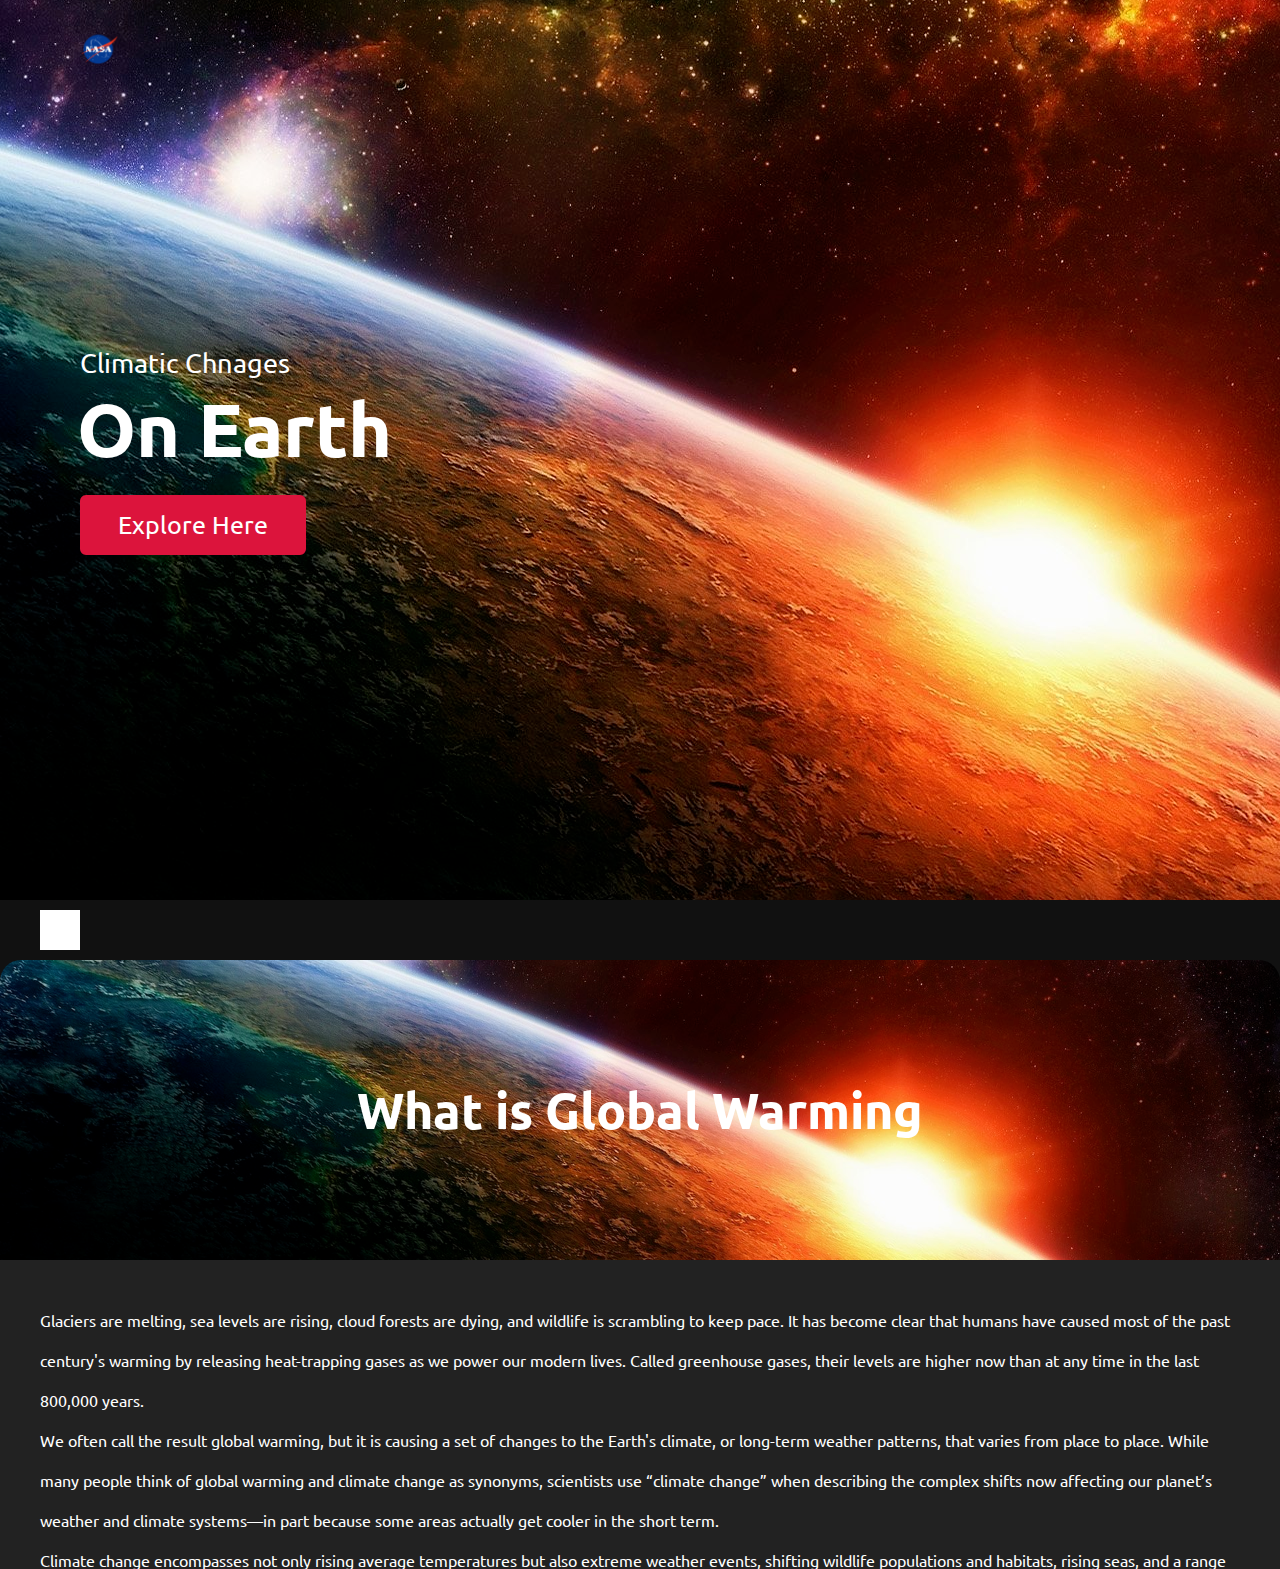
==== climatic_changes/index.html @ 6141818a "new" ====
<!DOCTYPE html>
<html lang="en">
    <head>
        <meta charset="UTF-8" />
        <meta name="viewport" content="width=device-width, initial-scale=1.0" />
        <title>NASA APP WEBSITE</title>
        <link rel="stylesheet" href="../style.css" />
        <!-- <script src="https://kit.fontawesome.com/a076d05399.js"></script>
    <script src="https://code.jquery.com/jquery-3.5.1.min.js"></script>
    <script src="https://cdnjs.cloudflare.com/ajax/libs/typed.js/2.0.11/typed.min.js"></script>
    <script src="https://cdnjs.cloudflare.com/ajax/libs/waypoints/4.0.1/jquery.waypoints.min.js"></script>
    <script src="https://cdnjs.cloudflare.com/ajax/libs/OwlCarousel2/2.3.4/owl.carousel.min.js"></script>
    <link rel="stylesheet" href="https://cdnjs.cloudflare.com/ajax/libs/OwlCarousel2/2.3.4/assets/owl.carousel.min.css"/> -->
        <script src="../js/a076d05399.js"></script>
        <script src="../js/jquery-3.5.1.min.js"></script>
        <script src="../js/typed.min.js"></script>
        <script src="../js/jquery.waypoints.min.js"></script>
        <script src="../js/owl.carousel.min.js"></script>
        <link rel="stylesheet" href="../js/owl.carousel.min.css" />
    </head>
    <body>
        <div class="scroll-up-btn">
            <i class="fas fa-angle-up"></i>
        </div>
        <nav class="navbar">
            <div class="max-width">
                <div class="logo">
                    <a href="#">
                        <div class="nasa-logo"></div>
                        <!-- NA<span>SA.</span> -->
                    </a>
                </div>
                <ul class="menu">
                    <!-- <li><a href="#home">Home</a></li>
                    <li><a href="#about">About</a></li>
                    <li><a href="#resources">Resource</a></li>
                    <li><a href="#history">History</a></li>
                    <li><a href="#teams">Teams</a></li>
                    <li><a href="#contact">Contact</a></li>
                    <li><a href="#partners">P target="_blank"artners</a></li> -->
                </ul>
                <div class="menu-btn">
                    <i class="fas fa-bars"></i>
                </div>
            </div>
        </nav>
        <!--home sction start--->
        <section class="home" id="home">
            <div class="max-width">
                <div class="home-content">
                    <div class="text-1">Climatic Chnages</div>
                    <div class="text-2">On Earth</div>
                    <!-- <div class="text-3">
                        And We Are <span class="typing"></span>
                    </div> -->
                    <a href="#resources">Explore Here</a>
                </div>
            </div>
        </section>
        <!-- resources section start -->
        <section class="resources" id="resources">
            <div class="max-width">
                <h2 class="title">Articles</h2>
                <div class="carousel owl-carousel res-content">
                    <div class="card">
                        <div class="box">
                            <i class="fas fa-globe-africa"></i>
                            <div class="text">Aerosols and Climate</div>
                            <p>
                                Aerosols refer to fine solid or liquid particles
                                suspended in the atmosphere, where they reside
                                typically for days to weeks before falling...
                            </p>
                        </div>
                    </div>
                    <div class="card">
                        <div class="box">
                            <i class="fas fa-cloud-sun-rain"></i>
                            <div class="text">
                                HOW CLIMATE CHANGE IS AFFECTING THE WILDFIRES
                                AROUND THE GLOBE
                            </div>
                            <p>
                                This year has seen unprecedented wildfires cause
                                havoc across the world. Australia recently
                                battled...
                            </p>
                        </div>
                    </div>
                    <div class="card">
                        <div class="box">
                            <i class="fas fa-robot"></i>
                            <div class="text">Losing the Ozone Layer</div>
                            <p>
                                Have you ever suffered from sunburn? This
                                burning of the skin is caused by ultraviolet
                                (UV) light from the Sun. Serious burning is not
                                only painful...
                            </p>
                        </div>
                    </div>
                    <div class="card">
                        <div class="box">
                            <i class="fas fa-robot"></i>
                            <div class="text">
                                NASA's EARTH CLIMATIC CONDITION
                            </div>
                            <p>
                                NASA conducts a program of breakthrough research
                                on climate science,..
                            </p>
                        </div>
                    </div>
                    <div class="card">
                        <div class="box">
                            <i class="fas fa-robot"></i>
                            <div class="text">NATURAL DISASTER</div>
                            <p>
                                WILDFIRES CAN BURN millions of acres of land at
                                shockingly fast speeds, consuming everything...
                            </p>
                        </div>
                    </div>
                    <div class="card">
                        <div class="box">
                            <i class="fas fa-robot"></i>
                            <div class="text">What is Global Warming</div>
                            <p>
                                Glaciers are melting, sea levels are
                                rising, cloud forests are dying, and wildlife is
                                scrambling to...
                            </p>
                        </div>
                    </div>
                </div>
            </div>
        </section>

        <div class="wrap_article aerosol">
            <div class="scroll-up-btn-a"></div>
            <div class="wrapbody">
                <div class="close_article"></div>
            </div>
            <div class="article">
                <div class="articleheader">
                    <div class="header_bg aerosol_bg"></div>
                    <div class="heading">Aerosols and Climate</div>
                </div>
                <div class="articlebody">
                    <p>
                        Aerosols refer to fine solid or liquid particles
                        suspended in the atmosphere, where they reside typically
                        for days to weeks before falling to the ground or being
                        washed out by rain or snow. They arise both from human
                        activities involving burning of fossil fuels, biofuels
                        and veg and from natural sources (such as desert dust,
                        sea spray and volcanic eruptions). Aerosol particles are
                        tiny, but numerous, and often comprise of a number of
                        inorganic and organic substances. Visible forms of
                        atmospheric aerosol plumes include smoke, smog, haze and
                        dust.
                    </p>
                    <br />
                    <h2>How do aerosols affect climate?</h2>
                    <p>
                        Aerosols can influence the Earth’s climate in two ways.
                        When the sky is clear (devoid of clouds), aerosols can
                        reflect incoming sunlight back to outer space – the
                        direct effect. This blocks part of the energy that would
                        have reached the surface, thus having a cool effect on
                        the climate. Absorbing aerosols, black carbon in
                        particular, can trap solar energy within the atmosphere.
                        Although absorption, like reflection, tends to reduce
                        sunlight at the ground level, the enhanced atmospheric
                        heating eventually warms up the surface, and counteracts
                        the cooling caused by reflection.
                    </p>
                    <p>
                        As illustrated vividly by “ship tracks”, cloud
                        reflectance or albedo goes up with the number of aerosol
                        particles that provide nucleating sites for forming
                        cloud droplets. The resulting brightening of clouds
                        renders them more potent at shielding the surface from
                        sunlight, causing the first indirect effect (or cloud
                        albedo effect). More aerosols may also enable clouds to
                        last longer by suppressing rainfall – the second
                        indirect effect (or cloud lifetime effect).
                    </p>
                    <p>
                        Despite many years of active research, aerosols are
                        still the least certain of all known climate forcings.
                        This seriously hinders our ability to separate the roles
                        of aerosols and greenhouse gases in driving the past
                        climate change, thereby precluding one from reliably
                        projecting the future climate.
                    </p>
                    <br />
                    <h2>GFDL Research</h2>
                    <p>
                        Scientists at GFDL tackle the problem, by creatively
                        bridging the several-orders-of-magnitude gaps in
                        temporal and spatial scales between aerosol/cloud
                        microphysics and climate models, We design and implement
                        first principles-based parameterizations of the
                        microphysical processes central to simulating the
                        aerosol-cloud-radiation interactions (e.g., cloud
                        droplet activation and meteorological evolution,
                        internal mixing of absorbing and non-absorbing aerosol
                        species, and hygroscopic growth of water-soluble
                        aerosols) in order to improve their model
                        representation. The enhanced model physics allows one to
                        simulate the climate impacts of aerosols and clouds with
                        unprecedented realism.
                    </p>
                </div>
            </div>
        </div>
        <div class="wrap_article how">
            <div class="scroll-up-btn-a"></div>
            <div class="wrapbody">
                <div class="close_article"></div>
            </div>
            <div class="article">
                <div class="articleheader">
                    <div class="header_bg how_bg"></div>
                    <div class="heading">
                        HOW CLIMATE CHANGE IS AFFECTING THE WILDFIRES AROUND THE
                        GLOBE
                    </div>
                </div>
                <div class="articlebody">
                    <p>
                        This year has seen unprecedented wildfires cause havoc
                        across the world. Australia recently battled its largest
                        bushfire on record, while parts of the Arctic,
                        the Amazon and central Asia have also experienced
                        unusually severe blazes.
                    </p>
                    <p>
                        It follows on from “the year rainforests burned” in
                        2019. Last year saw the Amazon face its third-largest
                        fire on record, while intense blazes also raged
                        in Indonesia, North America and Siberia, among other
                        regions.
                    </p>
                    <p>
                        A rapid analysis released this year found that climate
                        change made the conditions for Australia’s unprecedented
                        2019-20 bushfires at least 30% more likely.
                        Further analysis – visualised below in an interactive
                        map – has shown that, globally, climate change is
                        driving an increase in the weather conditions that can
                        stoke wildfires.
                    </p>
                    <p>
                        But despite a growing field of evidence suggesting that
                        climate change is making the conditions for fire more
                        likely, research finds that the total area burned by
                        wildfires each year decreased by up to a quarter in the
                        past two decades.
                    </p>
                    <p>
                        Understanding this paradox requires scientists to assess
                        a vast range of influential factors, including climate
                        change, human land-use and political and social
                        motivations.
                    </p>
                    <p>
                        In this explainer, Carbon Brief examines how wildfires
                        around the world are changing, the influence of global
                        warming and how risks might multiply in the future.
                    </p>
                    <br />
                    <h2>When and where are most of the world’s wildfires?</h2>
                    <p>
                        At any given time, some part of the world is on fire.
                        The map below, from the Global Forest Watch, shows where
                        in the world has had a fire in the past 24 hours.
                    </p>
                    <p>
                        A <u>“wildfire”</u> can be defined as any type of
                        uncontrolled fire that is spreading across wildland,
                        including pastureland, forests, grasslands and
                        peatlands. (Sometimes, fires are started intentionally
                        and in a controlled manner, including during “<u
                            >prescribed burning</u
                        >”.)
                    </p>
                    <p>
                        Globally, wildfires have many impacts on humans,
                        wildlife and the economy. Wildfires are a major
                        driver of greenhouse gas emissions and are also
                        responsible for 5-8% of the 3.3 million annual premature
                        deaths from poor air quality, research suggests.
                    </p>
                    <p>
                        Some wildfires are started naturally, chiefly by
                        lightning. The rest are started by humans, either
                        accidentally or by arson.
                    </p>
                    <p>
                        Across the world, it is estimated that just 4% of fires
                        start naturally. However, the proportion of
                        human-started versus lightning-started fires varies
                        widely from region to region. For example, in the
                        US, 84% of fires are started by humans. However, in
                        Canada, the majority (55%) of wildfires are started by
                        lightning.
                    </p>
                    <p>
                        Many regions experience distinct wildfire seasons,
                        driven by rainy and dry periods and human practices,
                        such as agricultural burning. However, other regions
                        have a risk of fire year-round.
                    </p>
                    <p>
                        The animation below, which uses data from NASA’s
                        moderate resolution imaging spectroradiometer (MODIS),
                        shows where in the world wildfires occurred in each
                        month of 2019. 
                    </p>
                    <p>
                        The red, orange and yellow pixels on the maps show the
                        locations where the satellite detected actively burning
                        fires.
                    </p>
                    <p>
                        The colours represent a count of the number of fires
                        observed within a 1,000-sq-km area. White pixels show as
                        many as 30 fires in a 1,000-sq-km area per day. Orange
                        pixels show as many as 10 fires, while red areas show as
                        few as 1 fire in a day.
                    </p>
                    <p>
                        North America, the Amazon, southern Africa and parts of
                        Australia tend to see an uptick in fires from around
                        August to late November. These months coincide with the
                        height of the dry season in southern Africa and the
                        Amazon.q
                    </p>
                    <p>
                        By contrast, central Africa and parts of southeast Asia
                        see most of their fires in December through to March.
                        This coincides with the peak of the dry season in
                        Africa’s Sahel region, which is north of the equator.
                    </p>
                    <p>
                        The year 2019 saw several large and – in some cases –
                        unprecedented wildfires.
                    </p>
                    <p>
                        The UK had a record-breaking year in terms of total area
                        burned by fire, with most its fires occurring in
                        February to April. In June to July, more than 100
                        intense fires broke out across the Arctic Circle, mostly
                        in Alaska and Siberia. August saw the Amazon battle its
                        third-largest fires on record, while September saw large
                        fires in North America and Indonesia. Towards the end of
                        the year, Australia began to face its largest bushfires
                        on record.
                    </p>
                    <p>
                        Australia’s unprecedented fire season continued into
                        2020, coming to a close at the end of March. The spring
                        saw the return of fires to rural parts of the UK –
                        likely boosted by an unusually hot winter, which left
                        vegetation dry. The end of March also saw large fires
                        break out in southwestern China, which killed at
                        least 19 people and forced almost 25,000 more to
                        evacuate.
                    </p>
                    <p>
                        From March to July this year, unprecedented heat in the
                        Arctic fanned large “zombie fires” in Siberia. The fires
                        ripped across vast stretches of permafrost, threatening
                        the release of millions of tonnes of long-held carbon.
                    </p>
                    <p>
                        Fires in the Amazon remained unusually severe in July
                        and hit a new high in August. In
                        September, Unearthed reported that fires in Brazil’s
                        Pantanal, the world’s largest wetland, had reached their
                        highest level since records began in 1998.
                    </p>
                    <p>
                        At the same time, the western US entered into a
                        record-breaking fire season. Since September, fires
                        in California have been at their highest level on record
                        – and the entire west coast is currently on track to see
                        more land burned by fire in 2020 than in any other year
                        since modern records began in the 1980s.
                    </p>
                    <p>
                        The gif below shows the cumulative area burned by fires
                        across the west coast from 2000 to 2020. On the map, new
                        area burned in each consecutive year is shown in red.
                    </p>
                    <p>
                        The US fires have killed at least 30 people and left
                        millions suffering from unsafe air pollution from smoke
                        across the west coast. The fires have also wiped out
                        populations of endangered species, including half of
                        Washington’s pygmy rabbit population, according to
                        the New York Times.
                    </p>
                    <p>
                        Though fires happen all over the world, the largest and
                        fastest-spreading fires mostly occur in sparsely
                        populated grasslands in Australia, Africa and central
                        Asia, according to NASA’s fire datasets.
                    </p>
                    <p>
                        The map below, put together by NASA, shows the average
                        size of fires across the world from 2003-16. On the map,
                        dark red spots indicate large fires.
                    </p>
                    <br />
                    <h2>How is climate change affecting wildfire risk?</h2>
                    <p>
                        There are several ways in which climate change can raise
                        the risk of wildfires – and the importance of each of
                        these factors varies from region to region, says Dr
                        Cristina Santin, a wildfires researcher from Swansea
                        University.
                    </p>
                    <p>
                        However, in general, one of the most important ways that
                        climate change can increase the risk of severe fires is
                        by causing vegetation to dry out, she says.
                    </p>
                    <p>
                        When temperatures are warmer than average, rates of
                        evaporation increase, causing moisture to be drawn out
                        from plants on the land. This drying can create
                        “tinderbox conditions” – meaning that, if a fire is
                        sparked, it can spread very quickly over large areas. 
                    </p>
                    <p>
                        Research led by Kirchmeier-Young found that Canada’s
                        2017 fire season, which saw a record 1.2m hectares of
                        land burned, was driven by “extreme warm and dry
                        conditions” heightened by climate change. The study
                        estimated that the total area burned across the season
                        was made seven to 11 times larger by climate change.
                    </p>
                    <p>
                        Further south, in California, a research paper published
                        in 2020 found that the number of autumn days with
                        weather suitable for wildfires has doubled since the
                        1980s as a result of climate change.
                    </p>
                    <p>
                        This year, Science Brief – a UK-based web platform run
                        by a team of scientists – released a review of 73
                        scientific studies finding that climate change is
                        increasing the risk of wildfires at a global level. 
                    </p>
                    <p>
                        For the review, the scientists analysed all research
                        papers published since 2013 that investigate the link
                        between climate change and wildfires, either in a
                        certain region or from a global perspective.
                    </p>
                    <p>
                        The researchers assessed how each study compared to the
                        statement: “Climate change increases the risk of
                        wildfires”. 
                    </p>
                    <p>
                        Carbon Brief’s interactive map below includes each of
                        the 73 studies, which are displayed according to what
                        part of the world they focus on.
                    </p>
                    <p>
                        Studies that fully support the statement that climate
                        change increases wildfire risk are represented with a
                        dark red icon, studies that mostly support the statement
                        are represented in dark orange and studies that inform
                        the statement but do not fully support it are
                        represented in light orange.
                    </p>
                    <br />
                    <h2>Are wildfires increasing across the globe?</h2>
                    <p>
                        With climate change raising the risk of hot and dry
                        weather in many parts of the world, it may seem prudent
                        to assume that the global area burned by wildfires each
                        year is increasing.
                    </p>
                    <p>
                        However, several research papers looking into wildfires
                        at a global level have come to the opposite conclusion.
                        A paper published in the journal Science found that,
                        globally, the area burned by wildfires decreased by 25%
                        between 2003 and 2015.
                    </p>
                    <p>
                        There are several reasons why global burnt area could be
                        decreasing at a global level despite the effect of
                        warming, explains Santin, who co-authored a research
                        paper looking into this paradox in 2016. In northern
                        Australia, firefighters use “prescribed burning” – a
                        technique pioneered by indigenous communities involving
                        the burning of small patches of grassland early on in
                        the dry season. This creates “fire breaks” in the
                        landscape, which can prevent fires from quickly
                        spreading over large areas of wildland.
                    </p>
                    <br />
                    <h2>How will wildfires change in the future?</h2>
                    <p>
                        Climate change will continue to drive temperature
                        rise and more unpredictable rainfall in many parts of
                        the world, meaning that the number of days with “fire
                        weather” – conditions in which fires are likely to burn
                        – is expected to increase in coming decades, says
                        Kirchmeier-Young:
                    </p>
                    <p>
                        <i>
                            “As we continue to see increasing temperatures, we
                            will continue to see an increase in the likelihood
                            of wildfires. So, more days with increased fire
                            risk, longer fire seasons.”
                        </i>
                    </p>
                    <p>
                        A study covered by Carbon Brief found that, by the
                        middle of the century, there could be a 35% increase in
                        the days with a high danger of fire across the world, on
                        average – if little action is taken to tackle climate
                        change.
                    </p>
                    <p>
                        The regions likely to see the highest increase in days
                        with extreme fire weather in this very high emissions
                        scenario (“RCP8.5”) include the western US, southeastern
                        Australia, the Mediterranean and southern Africa,
                        according to the study.
                    </p>
                    <p>
                        For example, a study published in 2020 found that, in
                        California, “climate change will further amplify the
                        number of days with extreme fire weather by the end of
                        this century”. However if efforts are taken to limit
                        global warming to below 2C, which is the goal of
                        the Paris Agreement, this “would substantially curb that
                        increase”, the authors say.
                    </p>
                    <p>
                        In the Mediterranean, limiting global warming to 1.5C,
                        which is the aspirational target of the Paris Agreement,
                        could halve the total area burned by wildfires in the
                        summer, when compared to a scenario where warming
                        reaches 3C, according to a second study.
                    </p>
                    <p>
                        In Australia, days with fire weather akin to that seen
                        during the 2019-2020 bushfires could become at least
                        four times more likely under 2C of global warming,
                        according to Otto’s recent analysis.
                    </p>
                    <p>
                        A landmark special report in 2018 from the
                        Intergovernmental Panel on Climate Change
                        (IPCC) concluded (pdf) that limiting global warming to
                        1.5C rather 2C would “reduce” the average wildfire risk
                        worldwide.
                    </p>
                    <p>
                        Indeed, a research paper published in 2016 found that,
                        globally, human efforts could suppress wildfire
                        increases in the near future, but that these efforts may
                        become ineffective later on in the century. The authors
                        write:
                    </p>
                    <p>
                        <i>
                            “For future scenarios, global burnt area will
                            continue to decline under a moderate emissions
                            scenario…but start to increase again from around
                            mid-century under high greenhouse gas emissions.”
                        </i>
                    </p>
                </div>
            </div>
        </div>
        <div class="wrap_article ozone">
            <div class="scroll-up-btn-a"></div>
            <div class="wrapbody">
                <div class="close_article"></div>
            </div>
            <div class="article">
                <div class="articleheader">
                    <div class="header_bg ozone_bg"></div>
                    <div class="heading">Losing the Ozone Layer</div>
                </div>
                <div class="articlebody">
                    <p>
                        Have you ever suffered from sunburn? This burning of the
                        skin is caused by ultraviolet (UV) light from the Sun.
                        Serious burning is not only painful, but it may cause
                        skin cancer.
                    </p>
                    <p>
                        Fortunately, almost all of the harmful UV radiation is
                        absorbed by a layer of ozone gas 20 – 50 km above the
                        Earth. However, ozone is a form of oxygen that can be
                        destroyed easily by certain man-made chemicals.
                    </p>
                    <p>
                        In 1987, the leading industrial countries agreed to
                        phase out these chemicals. Even so, satellites have
                        shown that thinning of the ozone layer has continued
                        over Antarctica. The ozone hole reached a record size in
                        2000, when it covered nearly 30 million sq. km, roughly
                        the size of the North American continent. In 2006, an
                        even greater amount of ozone was lost from the
                        atmosphere, even though the hole was slightly smaller.
                    </p>
                    <p>
                        Smaller ozone holes have also appeared over the Arctic.
                        These holes allow more UV light to reach densely
                        populated areas of Europe.
                    </p>
                    <p>
                        ESA satellites such as MetOp and Envisat play a key role
                        in ozone hole studies. They enable scientists to monitor
                        the size of the hole and learn more about what causes it
                        to grow or shrink.
                    </p>
                    <p>
                        Europe’s first polar orbiting weather satellite,
                        MetOp-A, carries an advanced ozone-monitoring
                        instrument. Envisat carries three instruments that can
                        study ozone and the pollutants that attack it in the
                        upper atmosphere.
                    </p>
                </div>
            </div>
        </div>
        <div class="wrap_article condition">
            <div class="scroll-up-btn-a"></div>
            <div class="wrapbody">
                <div class="close_article"></div>
            </div>
            <div class="article">
                <div class="articleheader">
                    <div class="header_bg condition_bg"></div>
                    <div class="heading">NASA's EARTH CLIMATIC CONDITION</div>
                </div>
                <div class="articlebody">
                    <p>
                        NASA conducts a program of breakthrough research on
                        climate science, enhancing the ability of the
                        international scientific community to advance global
                        integrated Earth system science using space-based
                        observations.
                    </p>
                    <p>
                        The agency's research encompasses solar activity, sea
                        level rise, the temperature of the atmosphere and the
                        oceans, the state of the ozone layer, air pollution, and
                        changes in sea ice and land ice. NASA scientists
                        regularly appear in the mainstream press as climate
                        experts. So how did the space agency end up taking such
                        a big role in climate science?
                    </p>
                    <p>
                        When NASA was first created by the National Aeronautics
                        and Space Act of 1958, it was given the role of
                        developing technology for “space observations,” but it
                        wasn’t given a role in Earth science. The agency’s
                        leaders embedded the technology effort in an Earth
                        Observations program centered at the new Goddard Space
                        Flight Center in Greenbelt, Maryland, in the U.S.. It
                        was an “Applications” program, in NASA-speak. Other
                        agencies of the federal government were responsible for
                        carrying out Earth science research: the Weather Bureau
                        (now the National Oceanic and Atmospheric Administration
                        or NOAA) and the U.S. Geological Survey (USGS). The
                        Applications program signed cooperative agreements with
                        these other agencies that obligated NASA to develop
                        observational technology while NOAA and the USGS carried
                        out the scientific research. The Nimbus series of
                        experimental weather satellites and the Landsat series
                        of land resources satellites were the result of the
                        Applications program.
                    </p>
                    <p>
                        This Applications model of cross-agency research failed
                        during the 1970s, though, due to the bad economy and an
                        extended period of high inflation. Congress responded by
                        cutting the budgets of all three agencies, leaving NOAA
                        and the USGS unable to fund their part of the
                        arrangement and putting pressure on NASA, too. At the
                        same time, congressional leaders wanted to see NASA
                        doing more research toward “national needs.” These needs
                        included things like energy efficiency, pollution, ozone
                        depletion and climate change. In 1976, Congress revised
                        the Space Act to give NASA authority to carry out
                        stratospheric ozone research, formalizing the agency’s
                        movement into the Earth sciences.
                    </p>
                    <p>
                        NASA’s planetary program had a lot to do with scientific
                        and congressional interest in expanding the agency’s
                        role in Earth science. The Jet Propulsion Laboratory,
                        NASA's lead center for planetary science, sent Mariner
                        series probes to Venus and Mars. Astronomers considered
                        these to be the "Earth-like" planets in the solar
                        system, most likely to have surface conditions able to
                        support life.
                    </p>
                    <p>
                        But that's not what they found. Venus had been roasted
                        by a super-charged greenhouse effect. In contrast to
                        Earth, Venus had about 300 times more carbon dioxide in
                        its atmosphere, no significant water vapor and a surface
                        temperature hotter than molten lead. Mars, on the other
                        hand, had an atmospheric pressure about 1 percent of
                        that of planet Earth and temperatures far below
                        freezing. Pictures showed no surface water - it would
                        have been frozen anyway - but they also seemed to show
                        that it once had liquid water.
                    </p>
                    <p>
                        These discoveries left planetary scientists with
                        unanswered questions. How did Earth, Venus and Mars wind
                        up so radically different from similar origins? How
                        could Mars have once been warm enough to be wet, but be
                        frozen solid now? These questions revolve around climate
                        and the intersection of climate, atmospheric chemistry
                        and, on Earth, life.
                    </p>
                    <br />
                    <h2>The Earth Observing System era</h2>
                    <p>
                        Fast forward to 2007, and NASA had 17 space missions
                        collecting climate data. Today, it runs programs to
                        obtain and convert data from Defense Department and NOAA
                        satellites as well as from certain European, Japanese
                        and Russian satellites. NASA also sponsors field
                        experiments to provide "ground truth" data to check
                        space instrument performance and to develop new
                        measurement techniques.
                    </p>
                    <p>
                        Instruments on NASA’s Terra and Aqua satellites have
                        provided the first global measurements of aerosols in
                        our atmosphere, which come from natural sources such as
                        volcanoes, dust storms and man-made sources such as the
                        burning of fossil fuels. Other instruments onboard the
                        Aura satellite study the processes that regulate the
                        abundance of ozone in the atmosphere. Data from the
                        GRACE and ICESat missions and from spaceborne radar show
                        unexpectedly rapid changes in the Earth's great ice
                        sheets, while the Jason-3, OSTM/Jason-2 and Jason-1
                        missions have recorded a sea level rise of an average of
                        3 inches since 1992. NASA’s Earth Observing System’s
                        weather instruments have demonstrated significant
                        improvements in global forecast skill.
                    </p>
                    <p>
                        These capabilities -- nearly 30 years of satellite-based
                        solar and atmospheric temperature data -- helped the
                        Intergovernmental Panel on Climate Change come to the
                        conclusion in 2007 that "Most of the observed increase
                        in global average temperatures since the mid-20th
                        century is very likely due to the observed increase in
                        anthropogenic greenhouse gas concentrations." But
                        there's still a lot to learn about what the consequences
                        will be. How much warmer will it get? How will sea level
                        rise progress? NASA scientists and engineers will help
                        answer these and other critical questions in the future.
                    </p>
                </div>
            </div>
        </div>
        <div class="wrap_article disaster">
            <div class="scroll-up-btn-a"></div>
            <div class="wrapbody">
                <div class="close_article"></div>
            </div>
            <div class="article">
                <div class="articleheader">
                    <div class="header_bg disaster_bg"></div>
                    <div class="heading">NATURAL DISASTER</div>
                </div>
                <div class="articlebody">
                    <h2>WILDFIRES</h2>
                    <p>
                        WILDFIRES CAN BURN millions of acres of land at
                        shockingly fast speeds, consuming everything in their
                        paths. These rolling flames travel up to 14 miles an
                        hour, which converts to about a four-minute-mile pace,
                        and can overtake the average human in minutes.
                    </p>
                    <p>
                        Though they are classified by the Environmental
                        Protection Agency as natural disasters, only 10 to 15
                        percent of wildfires occur on their own in nature. The
                        other 85 to 90 percent result from human causes,
                        including unattended camp and debris fires, discarded
                        cigarettes, and arson.
                    </p>
                    <p>
                        Naturally occurring wildfires can spark during dry
                        weather and droughts. In these conditions, normally
                        green vegetation can convert into bone-dry, flammable
                        fuel; strong winds spread fire quickly; and warm
                        temperatures encourage combustion. With these
                        ingredients, the only thing missing is a spark—in the
                        form of lightning, arson, a downed power line, or a
                        burning campfire or cigarette—to wreak havoc.
                    </p>
                    <p>
                        Wildfires occur when vegetated areas are set alight and
                        are particularly common during hot and dry periods. They
                        can occur in forests, grasslands, brush and deserts, and
                        with sufficient wind can rapidly spread. Unchecked, such
                        fires can cause devastation to forests and other areas
                        of vegetation. If fires approach or occur near towns or
                        cities it often prompts a precautionary evacuation, as
                        the direction fires may take are unpredictable.
                    </p>
                    <p>
                        A side-effect of wildfires that also threatens inhabited
                        areas is smoke. Fires create large quantities of smoke,
                        which can be spread far by wind and poses a respiratory
                        hazard.
                    </p>
                    <p>
                        Satellites can be used to map the extent of a fire by
                        observing the smoke plumes and identifying burn scars.
                        Thermal infrared sensors can detect heat, thereby
                        pinpointing the exact locations of fires and data
                        acquired through the Charter may be passed on to
                        firefighters on the ground within a matter of hours,
                        providing helpful assistance for their efforts in
                        locating and combating fires.
                    </p>
                    <p>
                        Unchecked, such fires can cause devastation to forests
                        and other areas of vegetation. If fires approach or
                        occur near towns or cities it often prompts a
                        precautionary evacuation, as the direction fires may
                        take are unpredictable.
                    </p>
                    <p>
                        The most common causes of fires are lightning strikes,
                        sparks during arid conditions, the eruption of
                        volcanoes, and man-made fires arising from deliberate
                        arson or accidents.
                    </p>
                    <p>
                        A side-effect of wildfires that also threatens inhabited
                        areas is smoke. Fires create large quantities of smoke,
                        which can be spread far by wind and poses a respiratory
                        hazard.
                    </p>
                    <br />
                    <h2>TSUNAMIS</h2>
                    <p>
                        A tsunami is a series of ocean waves that sends surges
                        of water, sometimes reaching heights of over 100 feet
                        (30.5 meters), onto land. These walls of water can cause
                        widespread destruction when they crash ashore.
                    </p>
                    <p>
                        These awe-inspiring waves are typically caused by large,
                        undersea earthquakes at tectonic plate boundaries. When
                        the ocean floor at a plate boundary rises or falls
                        suddenly, it displaces the water above it and launches
                        the rolling waves that will become a tsunami.
                    </p>
                    <p>
                        Most tsunamis–about 80 percent–happen within the Pacific
                        Ocean’s “Ring of Fire,” a geologically active area where
                        tectonic shifts make volcanoes and earthquakes common.
                    </p>
                    <p>
                        Tsunamis may also be caused by underwater landslides or
                        volcanic eruptions. They may even be launched, as they
                        frequently were in Earth’s ancient past, by the impact
                        of a large meteorite plunging into an ocean.
                    </p>
                    <p>
                        A tsunami’s trough, the low point beneath the wave’s
                        crest, often reaches shore first. When it does, it
                        produces a vacuum effect that sucks coastal water
                        seaward and exposes harbor and sea floors. This
                        retreating of sea water is an important warning sign of
                        a tsunami, because the wave’s crest and its enormous
                        volume of water typically hit shore five minutes or so
                        later. Recognizing this phenomenon can save lives.
                    </p>
                    <p>
                        A tsunami is usually composed of a series of waves,
                        called a wave train, so its destructive force may be
                        compounded as successive waves reach shore. People
                        experiencing a tsunami should remember that the danger
                        may not have passed with the first wave and should await
                        official word that it is safe to return to vulnerable
                        locations.
                    </p>
                    <p>
                        The best defense against any tsunami is early warning
                        that allows people to seek higher ground. The Pacific
                        Tsunami Warning System, a coalition of 26 nations
                        headquartered in Hawaii, maintains a web of seismic
                        equipment and water level gauges to identify tsunamis at
                        sea. Similar systems are proposed to protect coastal
                        areas worldwide.
                    </p>
                    <br />
                    <h2>Tornadoes</h2>
                    <p>
                        Tornadoes are vertical funnels of rapidly spinning air.
                        Their winds may top 250 miles an hour and can clear a
                        pathway a mile wide and 50 miles long. Also known as
                        twisters, tornadoes are born in thunderstorms and are
                        often accompanied by hail. Giant, persistent
                        thunderstorms called supercells spawn the most
                        destructive tornadoes.
                    </p>
                    <p>
                        A tornado is a violently rotating column of air that
                        extends from a thunderstorm to the ground. It's often
                        portended by a dark, greenish sky. Black storm clouds
                        gather. Baseball-size hail may fall. A funnel suddenly
                        appears, as though descending from a cloud. The funnel
                        hits the ground and roars forward with a sound like that
                        of a freight train approaching. The tornado tears up
                        everything in its path.
                    </p>
                    <p>
                        The most violent tornadoes come from supercells, large
                        thunderstorms that have winds already in rotation.
                    </p>
                    <p>
                        Tornadoes can occur at any time of year, but they are
                        more common during a distinct season that begins in
                        early spring for the states along the Gulf of Mexico.
                        The season follows the jet stream—as it swings farther
                        north, so does tornado activity. May generally has more
                        tornadoes than any other month, but April's twisters are
                        sometimes more violent. Farther north, tornadoes tend to
                        be more common later in summer.
                    </p>
                    <p>
                        As the rotating updraft, called a mesocycle, draws in
                        more warm air from the moving thunderstorm, its rotation
                        speed increases. Cool air fed by the jet stream, a
                        strong band of wind in the atmosphere, provides even
                        more energy.
                    </p>
                    <p>
                        Water droplets from the mesocyclone's moist air form a
                        funnel cloud. The funnel continues to grow and
                        eventually it descends from the cloud. When it touches
                        the ground, it becomes a tornado.
                    </p>
                    <br />
                    <h2>Earthquake</h2>
                    <p>
                        An earthquake is an intense shaking of Earth’s surface.
                        The shaking is caused by movements in Earth’s outermost
                        layer.
                    </p>
                    <p>
                        Although the Earth looks like a pretty solid place from
                        the surface, it’s actually extremely active just below
                        the surface. The Earth is made of four basic layers: a
                        solid crust, a hot, nearly solid mantle, a liquid outer
                        core and a solid inner core.
                    </p>
                    <p>
                        This non-stop movement causes stress on Earth’s crust.
                        When the stresses get too large, it leads to cracks
                        called faults. When tectonic plates move, it also causes
                        movements at the faults. An earthquake is the sudden
                        movement of Earth’s crust at a fault line.
                    </p>
                    <p>
                        The energy from an earthquake travels through Earth in
                        vibrations called seismic waves. Scientists can measure
                        these seismic waves on instruments called seismometer. A
                        seismometer detects seismic waves below the instrument
                        and records them as a series of zig-zags. Earthquake is
                        a name for seismic activity on Earth, but Earth isn’t
                        the only place with seismic activity. Scientists have
                        measured quakes on the Earth’s moon, and see evidence
                        for seismic activity on Mars, Venus and several moons of
                        Jupiter, too!
                    </p>
                    <p>
                        NASA’s InSight mission will carry a seismometer to Mars
                        to study seismic activity there, known as marsquakes. On
                        Earth, we know that different materials vibrate in
                        different ways. By studying the vibrations from
                        marsquakes, scientists hope to figure out what materials
                        are found on the inside of Mars.
                    </p>
                </div>
            </div>
        </div>
        <div class="wrap_article warming">
            <div class="scroll-up-btn-a"></div>
            <div class="wrapbody">
                <div class="close_article"></div>
            </div>
            <div class="article">
                <div class="articleheader">
                    <div class="header_bg warming_bg"></div>
                    <div class="heading">What is Global Warming</div>
                </div>
                <div class="articlebody">
                    <p>
                        Glaciers are melting, sea levels are rising, cloud
                        forests are dying, and wildlife is scrambling to keep
                        pace. It has become clear that humans have caused most
                        of the past century's warming by releasing heat-trapping
                        gases as we power our modern lives. Called greenhouse
                        gases, their levels are higher now than at any time in
                        the last 800,000 years.
                    </p>
                    <p>
                        We often call the result global warming, but it is
                        causing a set of changes to the Earth's climate, or
                        long-term weather patterns, that varies from place to
                        place. While many people think of global warming and
                        climate change as synonyms, scientists use “climate
                        change” when describing the complex shifts now affecting
                        our planet’s weather and climate systems—in part because
                        some areas actually get cooler in the short term.
                    </p>
                    <p>
                        Climate change encompasses not only rising average
                        temperatures but also extreme weather events, shifting
                        wildlife populations and habitats, rising seas, and a
                        range of other impacts. All of those changes are
                        emerging as humans continue to add heat-trapping
                        greenhouse gases to the atmosphere, changing the rhythms
                        of climate that all living things have come to rely on.
                    </p>
                    <p>
                        What will we do—what can we do—to slow this human-caused
                        warming? How will we cope with the changes we've already
                        set into motion? While we struggle to figure it all out,
                        the fate of the Earth as we know it—coasts, forests,
                        farms, and snow-capped mountains—hangs in the balance.
                    </p>
                    <br />
                    <h2>Understanding the greenhouse effect</h2>
                    <p>
                        The "greenhouse effect" is the warming that happens
                        when certain gases in Earth's atmosphere trap heat.
                        These gases let in light but keep heat from escaping,
                        like the glass walls of a greenhouse, hence the name.
                    </p>
                    <p>
                        Sunlight shines onto the Earth's surface, where the
                        energy is absorbed and then radiate back into the
                        atmosphere as heat. In the atmosphere, greenhouse gas
                        molecules trap some of the heat, and the rest escapes
                        into space. The more greenhouse gases concentrate in the
                        atmosphere, the more heat gets locked up in the
                        molecules.
                    </p>
                    <p>
                        Scientists have known about the greenhouse effect since
                        1824, when Joseph Fourier calculated that the Earth
                        would be much colder if it had no atmosphere. This
                        natural greenhouse effect is what keeps the Earth's
                        climate livable. Without it, the Earth's surface would
                        be an average of about 60 degrees Fahrenheit (33 degrees
                        Celsius) cooler.
                    </p>
                    <p>
                        In 1895, the Swedish chemist Svante Arrhenius discovered
                        that humans could enhance the greenhouse effect
                        by making carbon dioxide, a greenhouse gas. He kicked
                        off 100 years of climate research that has given us a
                        sophisticated understanding of global warming.
                    </p>
                    <p>
                        Levels of greenhouse gases have gone up and down over
                        the Earth's history, but they had been fairly constant
                        for the past few thousand years. Global average
                        temperatures had also stayed fairly constant over that
                        time—until the past 150 years. Through the burning of
                        fossil fuels and other activities that have emitted
                        large amounts of greenhouse gases, particularly over the
                        past few decades, humans are now enhancing the
                        greenhouse effect and warming Earth significantly, and
                        in ways that promise many effects, scientists warn.
                    </p>
                    <br />
                    <h2>Aren't temperature changes natural?</h2>
                    <p>
                        Human activity isn't the only factor that affects
                        Earth's climate. Volcanic eruptions and variations in
                        solar radiation from sunspots, solar wind, and the
                        Earth's position relative to the sun also play a role.
                        So do large-scale weather patterns such as El Niño.
                    </p>
                    <p>
                        But climate models that scientists use to monitor
                        Earth’s temperatures take those factors into account.
                        Changes in solar radiation levels as well as minute
                        particles suspended in the atmosphere from volcanic
                        eruptions, for example, have contributed only about two
                        percent to the recent warming effect. The balance comes
                        from greenhouse gases and other human-caused factors,
                        such as land use change.
                    </p>
                    <p>
                        The short timescale of this recent warming is singular
                        as well. Volcanic eruptions, for example, emit particles
                        that temporarily cool the Earth's surface. But their
                        effect lasts just a few years. Events like El Niño also
                        work on fairly short and predictable cycles. On the
                        other hand, the types of global temperature fluctuations
                        that have contributed to ice ages occur on a cycle of
                        hundreds of thousands of years.
                    </p>
                    <p>
                        For thousands of years now, emissions of greenhouse
                        gases to the atmosphere have been balanced out by
                        greenhouse gases that are naturally absorbed. As a
                        result, greenhouse gas concentrations and temperatures
                        have been fairly stable, which has allowed human
                        civilization to flourish within a consistent climate.
                    </p>
                    <p>
                        Now, humans have increased the amount of carbon dioxide
                        in the atmosphere by more than a third since the
                        Industrial Revolution. Changes that have historically
                        taken thousands of years are now happening over the
                        course of decades.
                    </p>
                    <br />
                    <h2>Why does this matter?</h2>
                    <p>
                        The rapid rise in greenhouse gases is a problem because
                        it’s changing the climate faster than some living things
                        can adapt to. Also, a new and more unpredictable climate
                        poses unique challenges to all life.
                    </p>
                    <p>
                        Historically, Earth's climate has regularly shifted
                        between temperatures like those we see today and
                        temperatures cold enough to cover much of North America
                        and Europe with ice. The difference between average
                        global temperatures today and during those ice ages is
                        only about 9 degrees Fahrenheit (5 degrees Celsius), and
                        the swings have tended to happen slowly, over hundreds
                        of thousands of years.
                    </p>
                    <p>
                        But with concentrations of greenhouse gases rising,
                        Earth's remaining ice sheets such as Greenland and
                        Antarctica are starting to melt too. That extra water
                        could raise sea levels significantly, and quickly. By
                        2050, sea levels are predicted to rise between one and
                        2.3 feet as glaciers melt.
                    </p>
                    <p>
                        As the mercury rises, the climate can change in
                        unexpected ways. In addition to sea levels
                        rising, weather can become more extreme. This means more
                        intense major storms, more rain followed by longer and
                        drier droughts—a challenge for growing crops—changes in
                        the ranges in which plants and animals can live, and
                        loss of water supplies that have historically come from
                        glaciers.
                    </p>
                </div>
            </div>
        </div>
        <script src="./index.js"></script>
        <script src="../js/script.js"></script>
    </body>
</html>
---- style.css ----
/*  import google fonts */
@import url("https://fonts.googleapis.com/css2?family=Poppins:wght@400;500;600;700&family=Ubuntu:wght@400;500;700&display=swap");

* {
    margin: 0;
    padding: 0;
    box-sizing: border-box;
    text-decoration: none;
}
html {
    scroll-behavior: smooth;
}
/* custom scroll bar */
::-webkit-scrollbar {
    width: 10px;
}
::-webkit-scrollbar-track {
    background: #f1f1f1;
}
::-webkit-scrollbar-thumb {
    background: #888;
}

::-webkit-scrollbar-thumb:hover {
    background: #555;
}

.nasa-logo {
    background-image: url(./images/nasa-logo.png);
    background-size: 40px;
    background-position: center;
    background-repeat: no-repeat;
    width: 40px;
    height: 40px;
}
/* article  */

.article_show {
    top: 0px !important;
}
.wrap_article {
    position: fixed;
    display: block;
    top: 100%;
    left: 0px;
    width: 100%;
    height: 100%;
    background-color: black;
    z-index: 10000;
    transition: all 500ms;
}
.wrap_article .wrapbody {
    position: absolute;
    top: 0px;
    left: 0px;
    width: 100%;
    height: 100%;
    background-color: #111111;
}
.wrap_article .wrapbody .close_article {
    position: absolute;
    top: 10px;
    left: 40px;
    width: 40px;
    height: 40px;
    background-color: white;
}
.wrap_article .article {
    position: absolute;
    top: 60px;
    left: 0px;
    width: 100%;
    height: calc(100% - 60px);
    background-color: #222222;
    border-radius: 21px 21px 0 0;
    overflow-y: scroll;
}
.wrap_article .article::-webkit-scrollbar-track {
    border-radius: 10px;
    background-color: #222222;
}
.wrap_article .article::-webkit-scrollbar {
    width: 5px;
    background-color: #222222;
}
.wrap_article .article::-webkit-scrollbar-thumb {
    border-radius: 30px;
    background-color: #111111;
}
.wrap_article .article .articleheader {
    position: relative;
    top: 0px;
    left: 0px;
    width: 100%;
    height: 300px;
    background-image: url(./images/Background-imag.png);
    background-position: center;
    background-repeat: no-repeat;
    background-size: cover;
    display: flex;
    justify-content: center;
    align-items: center;
}
.wrap_article .article .articleheader .heading {
    font-weight: 800;
    font-family: "Ubuntu", sans-serif;
    font-size: 50px;
    color: white;
    transition: all 400ms;
}
.wrap_article .article .articleheader .heading:hover {
    color: crimson;
}
.wrap_article .article .articlebody {
    color: white;
    font-family: "Ubuntu", sans-serif;
    padding: 40px;
    line-height: 40px;
}

/* all similar content styling codes */
section {
    padding: 100px 0;
}
.max-width {
    max-width: 1300px;
    padding: 0 80px;
    margin: auto;
}
section .title {
    position: relative;
    text-align: center;
    font-size: 40px;
    font-weight: 500;
    margin-bottom: 60px;
    padding-bottom: 20px;
    font-family: "Ubuntu", sans-serif;
}
section .title::before {
    content: "";
    position: absolute;
    bottom: 0px;
    left: 50%;
    width: 180px;
    height: 3px;
    background: #111;
    transform: translateX(-50%);
}
section .title::after {
    position: absolute;
    bottom: -8px;
    left: 50%;
    font-size: 20px;
    color: crimson;
    padding: 0 5px;
    background: #fff;
    transform: translateX(-50%);
}
/* navbar styling */

.navbar {
    position: fixed;
    width: 100%;
    z-index: 999;
    padding: 30px 0;
    font-family: "Ubuntu", sans-serif;
    transition: all 0.3s ease;
}
.navbar.sticky {
    padding: 15px 0;
    background: crimson;
}
.navbar .max-width {
    display: flex;
    align-items: center;
    justify-content: space-between;
}
.navbar .logo a {
    color: #fff;
    font-size: 35px;
    font-weight: 600;
}
.navbar .logo a span {
    color: crimson;
    transition: all 0.3s ease;
}
.navbar.sticky .logo a span {
    color: #fff;
}
.navbar .menu li {
    list-style: none;
    display: inline-block;
}
.navbar .menu li a {
    display: block;
    color: #fff;
    font-size: 18px;
    font-weight: 500;
    margin-left: 25px;
    transition: color 0.3s ease;
}
.navbar .menu li a:hover {
    color: crimson;
}
.navbar.sticky .menu li a:hover {
    color: #fff;
}

/* menu btn stylling */
.menu-btn {
    color: #fff;
    font-size: 23px;
    cursor: pointer;
    display: none;
}
.scroll-up-btn {
    position: fixed;
    height: 45px;
    width: 42px;
    background: crimson;
    right: 30px;
    bottom: 10px;
    text-align: center;
    line-height: 45px;
    color: #fff;
    z-index: 9999;
    font-size: 30px;
    border-radius: 6px;
    border-bottom-width: 2px;
    cursor: pointer;
    opacity: 0;
    pointer-events: none;
    transition: all 0.3s ease;
}
.scroll-up-btn-a {
    position: fixed;
    height: 45px;
    width: 42px;
    background: crimson;
    right: 30px;
    bottom: 10px;
    text-align: center;
    line-height: 45px;
    color: #fff;
    z-index: 9999;
    font-size: 30px;
    border-radius: 6px;
    border-bottom-width: 2px;
    cursor: pointer;
    opacity: 0;
    pointer-events: none;
    transition: all 0.3s ease;
}
.scroll-up-btn.show {
    bottom: 30px;
    opacity: 1;
    pointer-events: auto;
}
.scroll-up-btn-a.show {
    bottom: 30px;
    opacity: 1;
    pointer-events: auto;
}
.scroll-up-btn:hover {
    filter: brightness(90%);
}
.scroll-up-btn-a:hover {
    filter: brightness(90%);
}
/* home section styling */
.home {
    display: flex;
    background: url("images/Background-imag.png") no-repeat center;
    height: 100vh;
    color: #ffffff;
    min-height: 500px;
    font-family: "Ubuntu", sans-serif;
}
.home .max-width {
    margin: auto 0 auto 30px;
}
.home .home-content .text-1 {
    font-size: 27px;
}
.home .home-content .text-2 {
    font-size: 75px;
    font-weight: 600;
    margin-left: -3px;
}
.home .home-content .text-3 {
    font-size: 40px;
    margin: 5px 0;
}
.home .home-content .text-3 span {
    color: crimson;
    font-weight: 500;
}
.home .home-content a {
    display: inline-block;
    background: crimson;
    color: #ffffff;
    font-size: 25px;
    padding: 12px 36px;
    margin-top: 20px;
    border-radius: 6px;
    border: 2px solid crimson;
    transition: all 0.3s ease;
}
.home .home-content a:hover {
    color: crimson;
    background: none;
}

.partners a{
    color: white;
}

/* all similar content styling code */
section {
    padding: 100px 0;
}
.about,
.resources,
.history,
.teams,
.contact,
.covid,
.sponsor
footer {
    font-family: "Poppins", sans-serif;
}
.about .about-content,
.resources .res-content,
.history .history-content,
.contact .contact-content,
.covid .covid-content {
    display: flex;
    align-items: center;
    justify-content: space-between;
    flex-wrap: wrap;
}
.covid {
    background-image: url(./images/coronavirus-covid.png);
    /* background-position: center; */
    /* background-size: cover; */
    background-repeat: no-repeat;
    color: white;
}
.covid-content {
    font-weight: 300;
}
.covid-content a {
    color: white;
}
.covid-content a:hover {
    color: crimson;
}

section .title {
    position: relative;
    text-align: center;
    font-size: 40px;
    font-weight: 500;
    margin-bottom: 60px;
    padding-bottom: 20px;
    font-family: "Ubuntu", sans-serif;
}
section .title::before {
    content: "";
    position: absolute;
    bottom: 0px;
    left: 50%;
    width: 180px;
    height: 3px;
    background: #111111;
    transform: trans;
}
section .title::after {
    position: absolute;
    bottom: -12px;
    left: 50%;
    font-size: 20px;
    color: crimson;
    padding: 5px;
    background: #fff;
    transform: translateX(-50%);
}

/* about section styling */

.about .title::after {
    content: "who we are";
}
.about .about-content .left {
    width: 45%;
}
.about .about-content .left img {
    height: 400px;
    width: 400px;
    object-fit: cover;
    border-radius: 6px;
}
.about .about-content .right {
    width: 55%;
}
.about .about-content .right .text {
    font-size: 25px;
    font-weight: 600;
    margin-bottom: 10px;
}
.about .about-content .right .text span {
    color: crimson;
}
.about .about-content .right p {
    text-align: justify;
}

.about .about-content .right a {
    display: inline-block;
    background: crimson;
    color: #ffffff;
    font-size: 20px;
    font-weight: 500;
    padding: 10px 30px;
    margin-top: 20px;
    border-radius: 6px;
    border: 2px solid crimson;
    transition: all 0.3s ease;
}
.about .about-content .right a:hover {
    color: crimson;
    background: none;
}

/* resources section styling */
.resources,
.partners,
.teams {
    color: #fff;
    background: #111111;
}
.resources .title::before,
.teams .title::before,
.partners .title::before,
.covid .title::before
{
    background: #fff;
}
.resources .title::after,
.teams .title::after {
    background: #111111;
    content: "what we provide";
}
.resources .res-content .card {
    /* width: calc(33% - 20px);
    background: #222222;
    text-align: center;
    border-radius: 6px;
    padding: 20px 25px;
    cursor: pointer;
    transition: all 0.3s ease; */
    background: #222222;
    border-radius: 6px;
    padding: 25px 35px;
    text-align: center;
    transition: all 0.3s ease;
}
.resources .res-content .card:hover {
    background: crimson;
}
.resources .res-content .card .box {
    transition: all 0.3s ease;
}
.resources .res-content .card:hover .box {
    transform: scale(1.05);
}
.resources .res-content .card i {
    font-size: 50px;
    color: crimson;
    transition: color 0.3s ease;
}
.resources .res-content .card:hover i {
    color: #fff;
}
.resources .res-content .card .text {
    font-size: 25px;
    font-weight: 500;
    margin: 10px 0 7px 0;
}

/* history section styling */

.history .title::after {
    content: "what it holds";
}
.history .history-content .column {
    width: calc(50% -30px);
}

/* teams section styling */
.teams .title::after {
    content: "who with me";
}
.teams .carousel .card {
    background: #222222;
    border-radius: 6px;
    padding: 25px 35px;
    text-align: center;
    transition: all 0.3s ease;
}
.teams .carousel .card:hover {
    background: crimson;
}
.teams .carousel .card .box {
    display: flex;
    flex-direction: column;
    align-items: center;
    justify-content: center;
    transition: all 0.3s ease;
}
.teams .carousel .card:hover .box {
    transform: scale(1.05);
}
.teams .carousel .card .text {
    font-size: 25px;
    font-weight: 500;
    margin: 10px 0 7px 0;
}
.teams .carousel .card img {
    height: 150px;
    width: 150px;
    object-fit: cover;
    border-radius: 50%;
    border: 5px solid crimson;
    transition: all 0.3s ease;
}
.teams .carousel .card .sponsor img {
    width: auto;
    max-width: 190px;
    height: 150px;
    border: none;
    object-fit: fill;
    border-radius: 0;
}
.teams .carousel .card:hover img {
    border-color: #fff;
}
.owl-dots {
    text-align: center;
    margin-top: 20px;
}
.owl-dot {
    height: 13px;
    width: 13px;
    margin: 0 5px;
    outline: none !important;
    border-radius: 50%;
    border: 2px solid crimson !important;
    transition: all 0.3s ease;
}
.owl-dot.active {
    width: 35px;
    border-radius: 14px;
}
.owl-dot.active,
.owl-dot:hover {
    background: crimson !important;
}

/* contact section styling */
.contact .title::after {
    content: "get in touch";
}
.contact .contact-content .column {
    width: calc(50% - 30px);
}
.contact .contact-content .text {
    font-size: 20px;
    font-weight: 600;
    margin-bottom: 10px;
}
.contact .contact-content .left p {
    text-align: justify;
}
.contact .contact-content .left .icons {
    margin: 10px 0;
}
.contact .contact-content .row {
    display: flex;
    height: 65px;
    align-items: center;
}
.contact .contact-content .row .info {
    margin-left: 30px;
}
.contact .contact-content .row i {
    font-size: 25px;
    color: crimson;
}
.contact .contact-content .info .head {
    font-weight: 500;
}
.contact .contact-content .info .sub-title {
    color: #333;
}
.contact .right form .fields {
    display: flex;
}
.contact .right form .field,
.contact .right form .fields .field {
    height: 45px;
    width: 100%;
    margin-bottom: 15px;
}
.contact .right form .textarea {
    height: 80px;
    width: 100%;
}
.contact .right form .name {
    margin-right: 10px;
}
.contact .right form .email {
    margin-left: 10px;
}
.contact .right form .field input,
.contact .right form .textarea textarea {
    height: 100%;
    width: 100%;
    border: 1px solid lightgrey;
    border-radius: 6px;
    outline: none;
    padding: 0 15px;
    font-size: 17px;
    font-family: "Poppins", sans-serif;
    transition: all 0.3s ease;
}
.contact .right form .field input:focus,
.contact .right form .textarea textarea:focus {
    border-color: #b3b3b3;
}
.contact .right form .textarea textarea {
    padding-top: 10px;
    resize: none;
}
.contact .right form .button {
    height: 47px;
    width: 170px;
}
.contact .right form .button button {
    width: 100%;
    height: 100%;
    border: 2px solid crimson;
    background: crimson;
    color: #fff;
    outline: none;
    font-size: 20px;
    font-weight: 500;
    border-radius: 6px;
    cursor: pointer;
    transition: all 0.3s ease;
}
.contact .right form .button button:hover {
    color: crimson;
    background: none;
}

/* partners  */
.partners .title::after {
    content: "our partners";
}


/* footer section styling */
footer {
    background: #111111;
    padding: 20px 23px;
    color: #fff;
}
footer span a {
    color: crimson;
    text-decoration: none;
}
footer span a:hover {
    text-decoration: underline;
}

/* responsive media query start */
@media (max-width: 1300px) {
    .home .max-width {
        margin-left: 0px;
    }
}

@media (max-width: 1104px) {
    .about .about-content .left img {
        height: 350px;
        width: 350px;
    }
}

@media (max-width: 991px) {
    .max-width {
        padding: 0 50px;
    }
}
@media (max-width: 947px) {
    .menu-btn {
        display: block;
        z-index: 999;
    }
    .menu-btn i.active:before {
        content: "\f00d";
    }
    .navbar .menu {
        position: fixed;
        height: 100vh;
        width: 100%;
        left: -100%;
        top: 0;
        background: #111;
        text-align: center;
        padding-top: 80px;
        transition: all 0.3s ease;
    }
    .navbar .menu.active {
        left: 0;
    }
    .navbar .menu li {
        display: block;
    }
    .navbar .menu li a {
        display: inline-block;
        margin: 20px 0;
        font-size: 25px;
    }
    .home .home-content .text-2 {
        font-size: 70px;
    }
    .home .home-content .text-3 {
        font-size: 35px;
    }
    .home .home-content a {
        font-size: 23px;
        padding: 10px 30px;
    }
    .max-width {
        max-width: 930px;
    }
    .about .about-content .column {
        width: 100%;
    }
    .about .about-content .left {
        display: flex;
        justify-content: center;
        margin: 0 auto 60px;
    }
    .about .about-content .right {
        flex: 100%;
    }
    .resources .res-content .card {
        /* width: calc(50% - 10px); */
        margin-bottom: 20px;
    }
    .history .history-content .column,
    .contact .contact-content .column {
        width: 100%;
        margin-bottom: 35px;
    }
}
@media (max-width: 690px) {
    .max-width {
        padding: 0 23px;
    }
    .home .home-content .text-2 {
        font-size: 60px;
    }
    .home .home-content .text-3 {
        font-size: 32px;
    }
    .home .home-content a {
        font-size: 20px;
    }
    .resources .res-content .card {
        width: 100%;
    }
}
@media (max-width: 500px) {
    .home .home-content .text-2 {
        font-size: 50px;
    }
    .home .home-content .text-3 {
        font-size: 27px;
    }
    .about .about-content .right .text,
    .history .history-content .left .text {
        font-size: 19px;
    }
    .contact .right form .fields {
        flex-direction: column;
    }
    .contact .right form .name,
    .contact .right form .email {
        margin: 0;
    }
    .scroll-up-btn {
        right: 15px;
        bottom: 15px;
        height: 38px;
        width: 35px;
        font-size: 23px;
        line-height: 38px;
    }
}
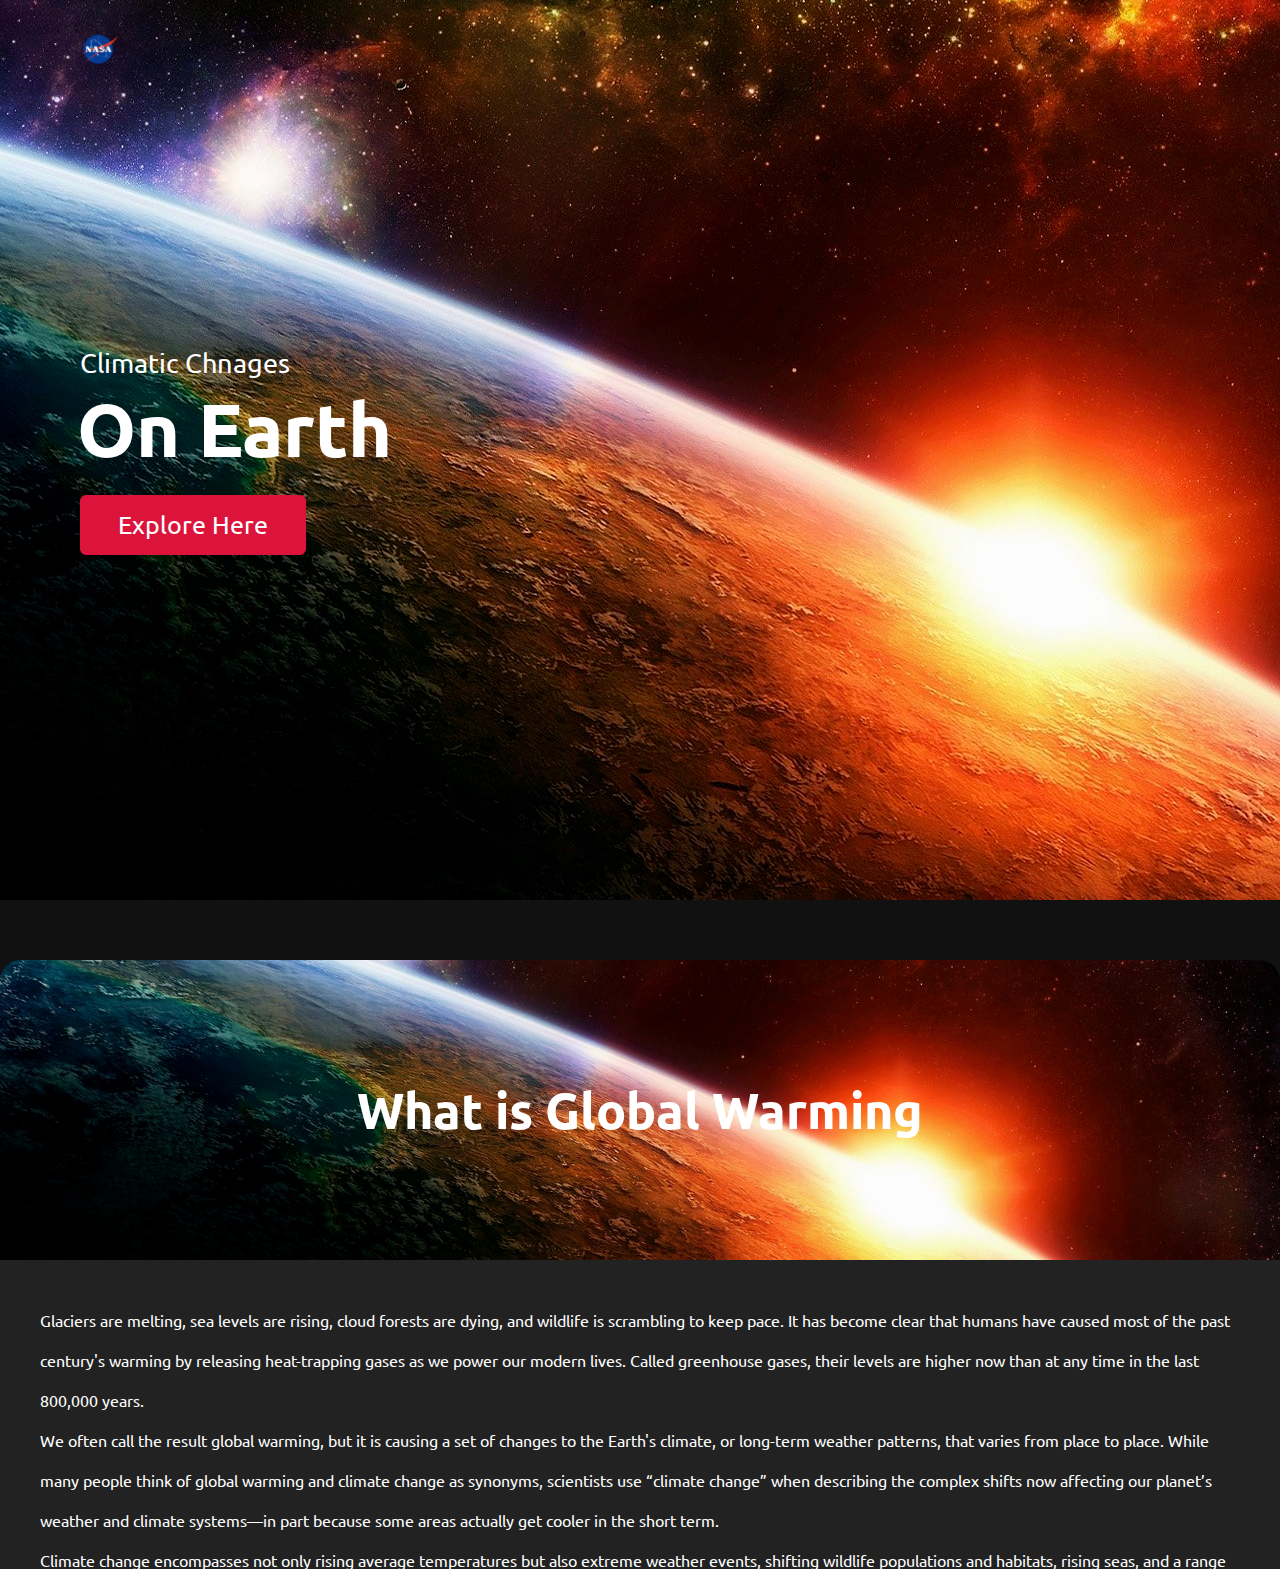
==== commit c2bcc458: "new" ====
--- a/climatic_changes/index.html
+++ b/climatic_changes/index.html
@@ -139,7 +139,7 @@
         <div class="wrap_article aerosol">
             <div class="scroll-up-btn-a"></div>
             <div class="wrapbody">
-                <div class="close_article"></div>
+                <div class="close_article"><i class="fas fa-angle-left"></i></div>
             </div>
             <div class="article">
                 <div class="articleheader">
@@ -218,7 +218,7 @@
         <div class="wrap_article how">
             <div class="scroll-up-btn-a"></div>
             <div class="wrapbody">
-                <div class="close_article"></div>
+                <div class="close_article"><i class="fas fa-angle-left"></i></div>
             </div>
             <div class="article">
                 <div class="articleheader">
@@ -588,7 +588,7 @@
         <div class="wrap_article ozone">
             <div class="scroll-up-btn-a"></div>
             <div class="wrapbody">
-                <div class="close_article"></div>
+                <div class="close_article"><i class="fas fa-angle-left"></i></div>
             </div>
             <div class="article">
                 <div class="articleheader">
@@ -642,7 +642,7 @@
         <div class="wrap_article condition">
             <div class="scroll-up-btn-a"></div>
             <div class="wrapbody">
-                <div class="close_article"></div>
+                <div class="close_article"><i class="fas fa-angle-left"></i></div>
             </div>
             <div class="article">
                 <div class="articleheader">
@@ -780,7 +780,7 @@
         <div class="wrap_article disaster">
             <div class="scroll-up-btn-a"></div>
             <div class="wrapbody">
-                <div class="close_article"></div>
+                <div class="close_article"><i class="fas fa-angle-left"></i></div>
             </div>
             <div class="article">
                 <div class="articleheader">
@@ -1008,7 +1008,7 @@
         <div class="wrap_article warming">
             <div class="scroll-up-btn-a"></div>
             <div class="wrapbody">
-                <div class="close_article"></div>
+                <div class="close_article"><i class="fas fa-angle-left"></i></div>
             </div>
             <div class="article">
                 <div class="articleheader">
--- a/style.css
+++ b/style.css
@@ -37,6 +37,9 @@
 
 .article_show {
     top: 0px !important;
+}
+.fa-angle-left{
+    color: white;
 }
 .wrap_article {
     position: fixed;
@@ -63,7 +66,7 @@
     left: 40px;
     width: 40px;
     height: 40px;
-    background-color: white;
+    background-color: transparent   ;
 }
 .wrap_article .article {
     position: absolute;
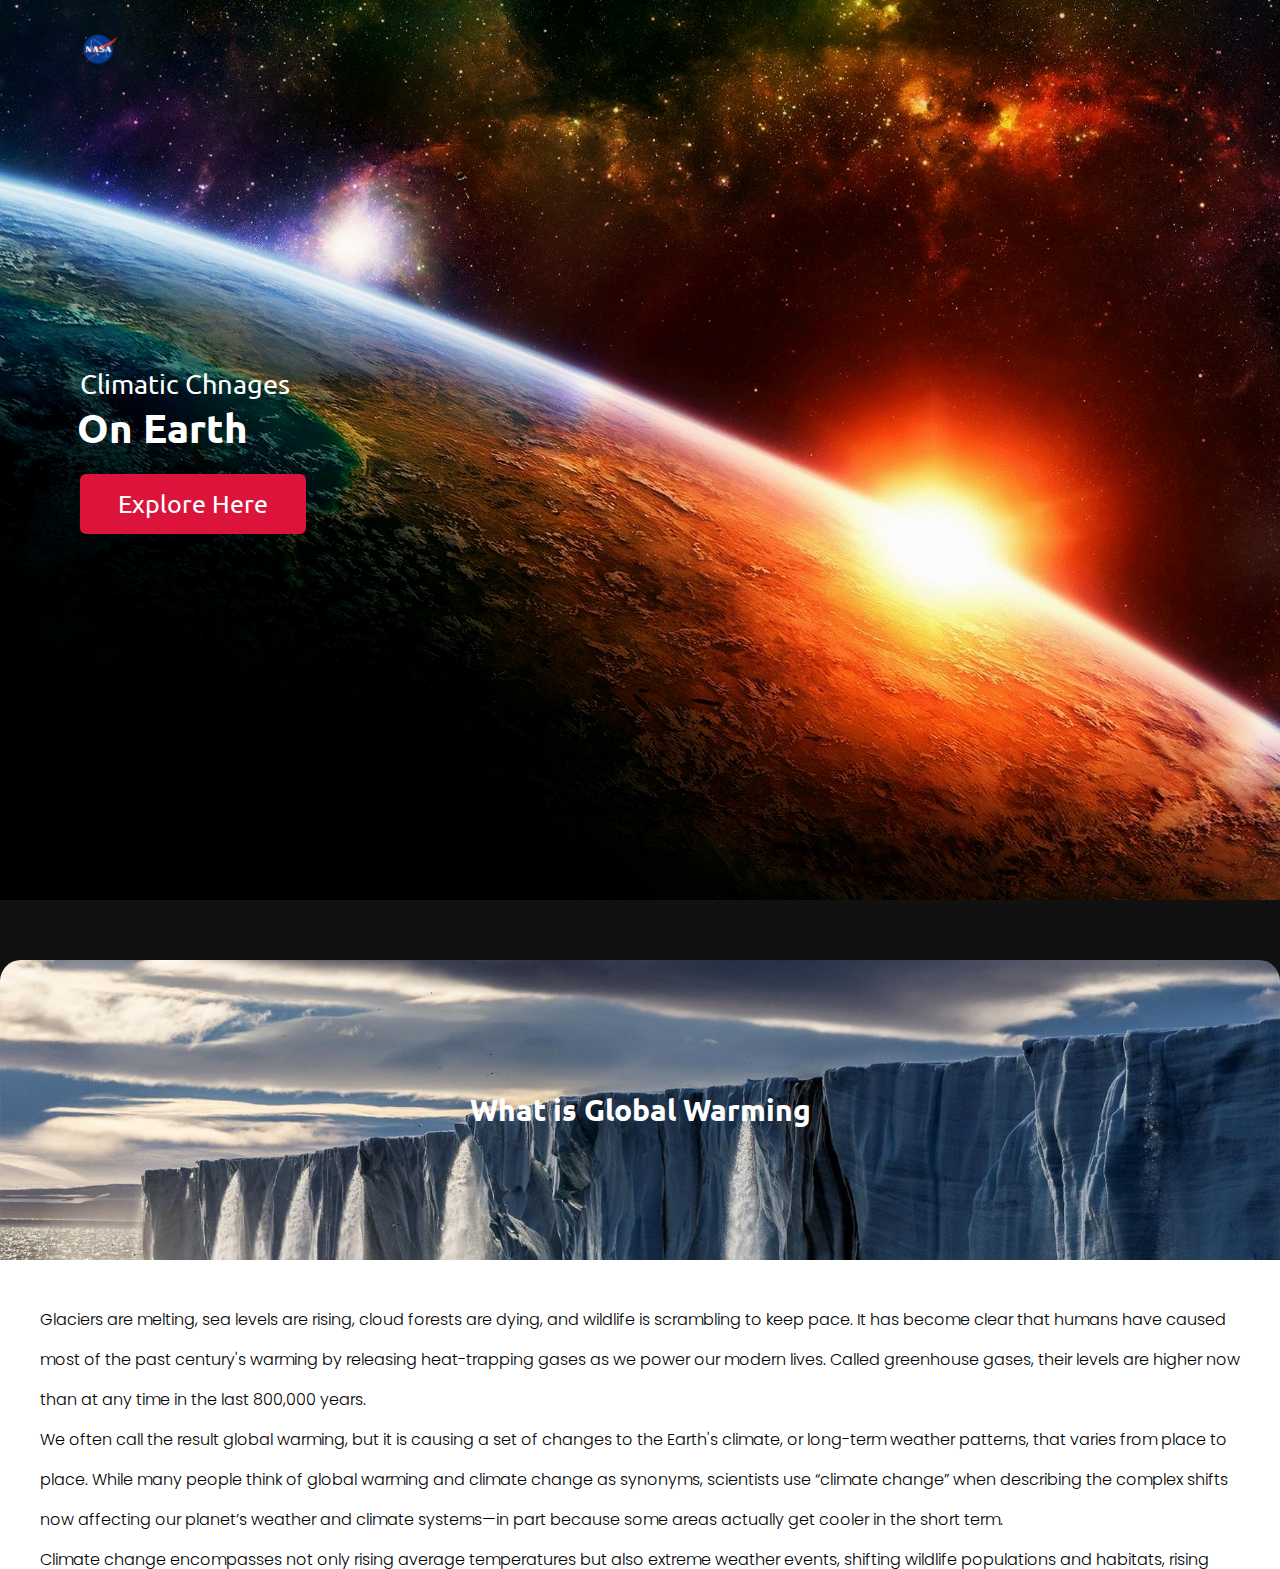
==== commit 0ecefefb: "new" ====
--- a/climatic_changes/index.html
+++ b/climatic_changes/index.html
@@ -26,7 +26,9 @@
             <div class="max-width">
                 <div class="logo">
                     <a href="#">
-                        <div class="nasa-logo"></div>
+                        <a href="/">
+                            <div class="nasa-logo"></div>
+                        </a>
                         <!-- NA<span>SA.</span> -->
                     </a>
                 </div>
@@ -45,7 +47,7 @@
             </div>
         </nav>
         <!--home sction start--->
-        <section class="home" id="home">
+        <section class="home climate" id="home">
             <div class="max-width">
                 <div class="home-content">
                     <div class="text-1">Climatic Chnages</div>
@@ -62,9 +64,9 @@
             <div class="max-width">
                 <h2 class="title">Articles</h2>
                 <div class="carousel owl-carousel res-content">
-                    <div class="card">
+                    <div class="cards aerosol_card">
                         <div class="box">
-                            <i class="fas fa-globe-africa"></i>
+                            <!-- <i class="fas fa-globe-africa"></i> -->
                             <div class="text">Aerosols and Climate</div>
                             <p>
                                 Aerosols refer to fine solid or liquid particles
@@ -73,9 +75,9 @@
                             </p>
                         </div>
                     </div>
-                    <div class="card">
+                    <div class="cards wildfire_card">
                         <div class="box">
-                            <i class="fas fa-cloud-sun-rain"></i>
+                            <!-- <i class="fas fa-cloud-sun-rain"></i> -->
                             <div class="text">
                                 HOW CLIMATE CHANGE IS AFFECTING THE WILDFIRES
                                 AROUND THE GLOBE
@@ -87,9 +89,9 @@
                             </p>
                         </div>
                     </div>
-                    <div class="card">
+                    <div class="cards ozone_card">
                         <div class="box">
-                            <i class="fas fa-robot"></i>
+                            <!-- <i class="fas fa-robot"></i> -->
                             <div class="text">Losing the Ozone Layer</div>
                             <p>
                                 Have you ever suffered from sunburn? This
@@ -99,9 +101,9 @@
                             </p>
                         </div>
                     </div>
-                    <div class="card">
+                    <div class="cards condition_card">
                         <div class="box">
-                            <i class="fas fa-robot"></i>
+                            <!-- <i class="fas fa-robot"></i> -->
                             <div class="text">
                                 NASA's EARTH CLIMATIC CONDITION
                             </div>
@@ -111,9 +113,9 @@
                             </p>
                         </div>
                     </div>
-                    <div class="card">
+                    <div class="cards disaster_card">
                         <div class="box">
-                            <i class="fas fa-robot"></i>
+                            <!-- <i class="fas fa-robot"></i> -->
                             <div class="text">NATURAL DISASTER</div>
                             <p>
                                 WILDFIRES CAN BURN millions of acres of land at
@@ -121,9 +123,9 @@
                             </p>
                         </div>
                     </div>
-                    <div class="card">
+                    <div class="cards warming_card">
                         <div class="box">
-                            <i class="fas fa-robot"></i>
+                            <!-- <i class="fas fa-robot"></i> -->
                             <div class="text">What is Global Warming</div>
                             <p>
                                 Glaciers are melting, sea levels are
@@ -137,11 +139,15 @@
         </section>
 
         <div class="wrap_article aerosol">
-            <div class="scroll-up-btn-a"></div>
             <div class="wrapbody">
-                <div class="close_article"><i class="fas fa-angle-left"></i></div>
+                <div class="close_article">
+                    <i class="fas fa-angle-left fa-2x"></i>
+                </div>
             </div>
             <div class="article">
+                <div class="scroll-up-btn-a">
+                    <i class="fas fa-angle-up"></i>
+                </div>
                 <div class="articleheader">
                     <div class="header_bg aerosol_bg"></div>
                     <div class="heading">Aerosols and Climate</div>
@@ -160,6 +166,7 @@
                         atmospheric aerosol plumes include smoke, smog, haze and
                         dust.
                     </p>
+                    <img src="../images/aerosols 2.jpg" alt="" />
                     <br />
                     <h2>How do aerosols affect climate?</h2>
                     <p>
@@ -196,6 +203,7 @@
                     </p>
                     <br />
                     <h2>GFDL Research</h2>
+                    <img src="../images/aerosols 3.jpg" alt="" />
                     <p>
                         Scientists at GFDL tackle the problem, by creatively
                         bridging the several-orders-of-magnitude gaps in
@@ -216,11 +224,15 @@
             </div>
         </div>
         <div class="wrap_article how">
-            <div class="scroll-up-btn-a"></div>
             <div class="wrapbody">
-                <div class="close_article"><i class="fas fa-angle-left"></i></div>
+                <div class="close_article">
+                    <i class="fas fa-angle-left fa-2x"></i>
+                </div>
             </div>
             <div class="article">
+                <div class="scroll-up-btn-a">
+                    <i class="fas fa-angle-up"></i>
+                </div>
                 <div class="articleheader">
                     <div class="header_bg how_bg"></div>
                     <div class="heading">
@@ -319,6 +331,7 @@
                         shows where in the world wildfires occurred in each
                         month of 2019. 
                     </p>
+                    <img src="../images/wildlife fire 5.gif" alt="" />
                     <p>
                         The red, orange and yellow pixels on the maps show the
                         locations where the satellite detected actively burning
@@ -336,7 +349,7 @@
                         Australia tend to see an uptick in fires from around
                         August to late November. These months coincide with the
                         height of the dry season in southern Africa and the
-                        Amazon.q
+                        Amazon.
                     </p>
                     <p>
                         By contrast, central Africa and parts of southeast Asia
@@ -395,6 +408,7 @@
                         across the west coast from 2000 to 2020. On the map, new
                         area burned in each consecutive year is shown in red.
                     </p>
+                    <img src="../images/wildlife fire 4.gif" alt="" />
                     <p>
                         The US fires have killed at least 30 people and left
                         millions suffering from unsafe air pollution from smoke
@@ -414,6 +428,7 @@
                         size of fires across the world from 2003-16. On the map,
                         dark red spots indicate large fires.
                     </p>
+                    <img src="../images/wildlife fire 6.jpg" alt="" />
                     <br />
                     <h2>How is climate change affecting wildfire risk?</h2>
                     <p>
@@ -472,13 +487,19 @@
                         part of the world they focus on.
                     </p>
                     <p>
-                        Studies that fully support the statement that climate
-                        change increases wildfire risk are represented with a
-                        dark red icon, studies that mostly support the statement
-                        are represented in dark orange and studies that inform
-                        the statement but do not fully support it are
-                        represented in light orange.
-                    </p>
+                        The chart below shows the number of studies that have
+                        been conducted into different types of extreme weather
+                        events, including heatwaves, floods and extreme rainfall
+                        events and droughts, among others.
+                    </p>
+                    <p>
+                        On the chart, colour indicates the proportion of studies
+                        that found climate change made the event more severe or
+                        more likely (red), less severe or less likely (yellow),
+                        where climate change had no effect (blue) and where
+                        there was insufficient data to draw conclusions (grey).
+                    </p>
+                    <img src="../images/wildlife fire 8.png" alt="" />
                     <br />
                     <h2>Are wildfires increasing across the globe?</h2>
                     <p>
@@ -506,6 +527,16 @@
                         landscape, which can prevent fires from quickly
                         spreading over large areas of wildland.
                     </p>
+                    <p>
+                        The animation below, which uses data from the study,
+                        illustrates the pattern of how global area burned by
+                        wildfires changed over this time period.
+                    </p>
+                    <p>
+                        The chart shows how the global burnt area zigzags
+                        throughout a year-long period.
+                    </p>
+                    <img src="../images/wildlife fire 9.gif" alt="" />
                     <br />
                     <h2>How will wildfires change in the future?</h2>
                     <p>
@@ -582,15 +613,20 @@
                             mid-century under high greenhouse gas emissions.”
                         </i>
                     </p>
+                    <img src="../images/wildlife fire 3.jpg" alt="" />
                 </div>
             </div>
         </div>
         <div class="wrap_article ozone">
-            <div class="scroll-up-btn-a"></div>
             <div class="wrapbody">
-                <div class="close_article"><i class="fas fa-angle-left"></i></div>
+                <div class="close_article">
+                    <i class="fas fa-angle-left fa-2x"></i>
+                </div>
             </div>
             <div class="article">
+                <div class="scroll-up-btn-a">
+                    <i class="fas fa-angle-up"></i>
+                </div>
                 <div class="articleheader">
                     <div class="header_bg ozone_bg"></div>
                     <div class="heading">Losing the Ozone Layer</div>
@@ -608,6 +644,7 @@
                         Earth. However, ozone is a form of oxygen that can be
                         destroyed easily by certain man-made chemicals.
                     </p>
+                    <img src="../images/losing the ozone 1.jpg" alt="" />
                     <p>
                         In 1987, the leading industrial countries agreed to
                         phase out these chemicals. Even so, satellites have
@@ -623,6 +660,7 @@
                         These holes allow more UV light to reach densely
                         populated areas of Europe.
                     </p>
+                    <img src="../images/losing the ozone 2.jpg" alt="" />
                     <p>
                         ESA satellites such as MetOp and Envisat play a key role
                         in ozone hole studies. They enable scientists to monitor
@@ -640,11 +678,18 @@
             </div>
         </div>
         <div class="wrap_article condition">
-            <div class="scroll-up-btn-a"></div>
+            <div class="scroll-up-btn-a">
+                <i class="fas fa-angle-up"></i>
+            </div>
             <div class="wrapbody">
-                <div class="close_article"><i class="fas fa-angle-left"></i></div>
+                <div class="close_article">
+                    <i class="fas fa-angle-left fa-2x"></i>
+                </div>
             </div>
             <div class="article">
+                <div class="scroll-up-btn-a">
+                    <i class="fas fa-angle-up"></i>
+                </div>
                 <div class="articleheader">
                     <div class="header_bg condition_bg"></div>
                     <div class="heading">NASA's EARTH CLIMATIC CONDITION</div>
@@ -733,6 +778,7 @@
                         and the intersection of climate, atmospheric chemistry
                         and, on Earth, life.
                     </p>
+                    <img src="../images/nasa2.jpg" alt="" />
                     <br />
                     <h2>The Earth Observing System era</h2>
                     <p>
@@ -778,17 +824,25 @@
             </div>
         </div>
         <div class="wrap_article disaster">
-            <div class="scroll-up-btn-a"></div>
+            <div class="scroll-up-btn-a">
+                <i class="fas fa-angle-up"></i>
+            </div>
             <div class="wrapbody">
-                <div class="close_article"><i class="fas fa-angle-left"></i></div>
+                <div class="close_article">
+                    <i class="fas fa-angle-left fa-2x"></i>
+                </div>
             </div>
             <div class="article">
+                <div class="scroll-up-btn-a">
+                    <i class="fas fa-angle-up"></i>
+                </div>
                 <div class="articleheader">
                     <div class="header_bg disaster_bg"></div>
                     <div class="heading">NATURAL DISASTER</div>
                 </div>
                 <div class="articlebody">
                     <h2>WILDFIRES</h2>
+                    <img src="../images/ND1.png" alt="" />
                     <p>
                         WILDFIRES CAN BURN millions of acres of land at
                         shockingly fast speeds, consuming everything in their
@@ -861,6 +915,7 @@
                     </p>
                     <br />
                     <h2>TSUNAMIS</h2>
+                    <img src="../images/ND3.png" alt="" />
                     <p>
                         A tsunami is a series of ocean waves that sends surges
                         of water, sometimes reaching heights of over 100 feet
@@ -915,6 +970,7 @@
                     </p>
                     <br />
                     <h2>Tornadoes</h2>
+                    <img src="../images/ND4.png" alt="" />
                     <p>
                         Tornadoes are vertical funnels of rapidly spinning air.
                         Their winds may top 250 miles an hour and can clear a
@@ -1006,11 +1062,18 @@
             </div>
         </div>
         <div class="wrap_article warming">
-            <div class="scroll-up-btn-a"></div>
+            <div class="scroll-up-btn-a">
+                <i class="fas fa-angle-up"></i>
+            </div>
             <div class="wrapbody">
-                <div class="close_article"><i class="fas fa-angle-left"></i></div>
+                <div class="close_article">
+                    <i class="fas fa-angle-left fa-2x"></i>
+                </div>
             </div>
             <div class="article">
+                <div class="scroll-up-btn-a">
+                    <i class="fas fa-angle-up"></i>
+                </div>
                 <div class="articleheader">
                     <div class="header_bg warming_bg"></div>
                     <div class="heading">What is Global Warming</div>
@@ -1053,6 +1116,7 @@
                     </p>
                     <br />
                     <h2>Understanding the greenhouse effect</h2>
+                    <img src="../images/global warming 3.jpg" alt="" />
                     <p>
                         The "greenhouse effect" is the warming that happens
                         when certain gases in Earth's atmosphere trap heat.
@@ -1098,6 +1162,7 @@
                     </p>
                     <br />
                     <h2>Aren't temperature changes natural?</h2>
+                    <img src="../images/global warming 4.jpg" alt="" />
                     <p>
                         Human activity isn't the only factor that affects
                         Earth's climate. Volcanic eruptions and variations in
--- a/style.css
+++ b/style.css
@@ -38,8 +38,9 @@
 .article_show {
     top: 0px !important;
 }
-.fa-angle-left{
+.fa-angle-left {
     color: white;
+    size: 7x;
 }
 .wrap_article {
     position: fixed;
@@ -57,7 +58,7 @@
     top: 0px;
     left: 0px;
     width: 100%;
-    height: 100%;
+    height: 100px;
     background-color: #111111;
 }
 .wrap_article .wrapbody .close_article {
@@ -66,7 +67,7 @@
     left: 40px;
     width: 40px;
     height: 40px;
-    background-color: transparent   ;
+    background-color: transparent;
 }
 .wrap_article .article {
     position: absolute;
@@ -74,17 +75,17 @@
     left: 0px;
     width: 100%;
     height: calc(100% - 60px);
-    background-color: #222222;
+    background-color: white;
     border-radius: 21px 21px 0 0;
     overflow-y: scroll;
 }
 .wrap_article .article::-webkit-scrollbar-track {
     border-radius: 10px;
-    background-color: #222222;
+    background-color: white;
 }
 .wrap_article .article::-webkit-scrollbar {
     width: 5px;
-    background-color: #222222;
+    background-color: white;
 }
 .wrap_article .article::-webkit-scrollbar-thumb {
     border-radius: 30px;
@@ -96,32 +97,110 @@
     left: 0px;
     width: 100%;
     height: 300px;
-    background-image: url(./images/Background-imag.png);
+    display: flex;
+    justify-content: center;
+    align-items: center;
+}
+.wrap_article .article .articleheader .heading {
+    font-weight: 800;
+    font-family: "Ubuntu", sans-serif;
+    font-size: 30px;
+    color: white;
+    transition: all 400ms;
+    z-index: 10;
+}
+.wrap_article .article .articleheader .heading:hover {
+    color: crimson;
+}
+.wrap_article .article .articlebody {
+    /* color: white; */
+    font-family: Poppins, sans-serif;
+    padding: 40px;
+    line-height: 40px;
+    font-weight: 300;
+}
+/* article body image  */
+.articlebody img,
+.column-left img {
+    position: relative;
+    left: calc(50% - 250px);
+    align-self: center;
+    width: 500px;
+    height: auto;
+    border-radius: 21px;
+    margin-bottom: 30px;
+    margin-top: 10px;
+}
+/* card_backgrounds */
+.climate {
+    background-image: url(./images/climatic_changes.jpeg);
+}
+.earth_article {
+    background-image: url(./images/earth\ science\ image\ 1.png);
+}
+.climatic_changes {
+    background-image: url(./images/climatic_changes.jpeg);
+}
+.future_article {
+    background-image: url("./images/futureEarth/Death\ of\ the\ sun..jpg");
+}
+.aerosol_card {
+    background-image: url(./images/aerosols\ 1.jpg);
+}
+.wildfire_card {
+    background-image: url(./images/wildlife\ fire\ 1.jpg);
+}
+.ozone_card {
+    background-image: url(./images/losing\ of\ ozone\ 3.jpg);
+}
+.condition_card {
+    background-image: url(./images/nasa1.jpg);
+}
+.disaster_card {
+    background-image: url(./images/windstorm_insurance_homeowners_property_NJ_NY_CA_FL_primeins.jpg);
+}
+.warming_card {
+    background-image: url(./images/global\ warming\ 1.jpg);
+}
+
+/* article backgrounds */
+.header_bg {
+    position: absolute;
+    top: 0px;
+    left: 0px;
+    width: 100%;
+    height: 100%;
     background-position: center;
     background-repeat: no-repeat;
     background-size: cover;
-    display: flex;
-    justify-content: center;
-    align-items: center;
-}
-.wrap_article .article .articleheader .heading {
-    font-weight: 800;
-    font-family: "Ubuntu", sans-serif;
-    font-size: 50px;
-    color: white;
-    transition: all 400ms;
-}
-.wrap_article .article .articleheader .heading:hover {
-    color: crimson;
-}
-.wrap_article .article .articlebody {
-    color: white;
-    font-family: "Ubuntu", sans-serif;
-    padding: 40px;
-    line-height: 40px;
+}
+.earthscience_bg {
+    background-image: url(./images/earth\ science\ image\ 1.png);
+}
+.how_bg {
+    background-image: url(./images/wildlife\ fire\ 1.jpg);
+}
+.ozone_bg {
+    background-image: url(./images/losing\ of\ ozone\ 3.jpg);
+}
+.aerosol_bg {
+    background-image: url(./images/aerosols\ 1.jpg);
+}
+.warming_bg {
+    background-image: url(./images/global\ warming\ 1.jpg);
+}
+.disaster_bg {
+    background-image: url(./images/windstorm_insurance_homeowners_property_NJ_NY_CA_FL_primeins.jpg);
+}
+.condition_bg {
+    background-image: url(./images/nasa1.jpg);
+}
+.futureearth_bg {
+    background-image: url("./images/futureEarth/Death\ of\ the\ sun..jpg");
 }
 
 /* all similar content styling codes */
+
 section {
     padding: 100px 0;
 }
@@ -129,6 +208,15 @@
     max-width: 1300px;
     padding: 0 80px;
     margin: auto;
+}
+section .max-width video {
+    position: relative;
+    width: 80%;
+    align-self: center;
+    height: auto;
+    border-radius: 21px;
+    outline: none;
+    left: calc(50% - 40%);
 }
 section .title {
     position: relative;
@@ -245,7 +333,7 @@
     text-align: center;
     line-height: 45px;
     color: #fff;
-    z-index: 9999;
+    z-index: 999999999;
     font-size: 30px;
     border-radius: 6px;
     border-bottom-width: 2px;
@@ -273,11 +361,15 @@
 /* home section styling */
 .home {
     display: flex;
-    background: url("images/Background-imag.png") no-repeat center;
+    background-image: url("images/Background-imag.png");
+    background-repeat: no-repeat;
+    background-position: center;
     height: 100vh;
+    background-size: cover;
     color: #ffffff;
     min-height: 500px;
     font-family: "Ubuntu", sans-serif;
+    transition: all 500ms;
 }
 .home .max-width {
     margin: auto 0 auto 30px;
@@ -286,7 +378,7 @@
     font-size: 27px;
 }
 .home .home-content .text-2 {
-    font-size: 75px;
+    font-size: 40px;
     font-weight: 600;
     margin-left: -3px;
 }
@@ -298,7 +390,8 @@
     color: crimson;
     font-weight: 500;
 }
-.home .home-content a {
+.home .home-content a,
+.covid-a {
     display: inline-block;
     background: crimson;
     color: #ffffff;
@@ -309,12 +402,13 @@
     border: 2px solid crimson;
     transition: all 0.3s ease;
 }
-.home .home-content a:hover {
+.home .home-content a:hover,
+.covid-a:hover {
     color: crimson;
     background: none;
 }
 
-.partners a{
+.partners a {
     color: white;
 }
 
@@ -328,8 +422,7 @@
 .teams,
 .contact,
 .covid,
-.sponsor
-footer {
+.sponsor footer {
     font-family: "Poppins", sans-serif;
 }
 .about .about-content,
@@ -403,6 +496,13 @@
     object-fit: cover;
     border-radius: 6px;
 }
+.about .about-content .left video {
+    height: 400px;
+    width: 400px;
+    object-fit: cover;
+    border-radius: 6px;
+}
+
 .about .about-content .right {
     width: 55%;
 }
@@ -445,8 +545,7 @@
 .resources .title::before,
 .teams .title::before,
 .partners .title::before,
-.covid .title::before
-{
+.covid .title::before {
     background: #fff;
 }
 .resources .title::after,
@@ -455,42 +554,61 @@
     content: "what we provide";
 }
 .resources .res-content .card {
-    /* width: calc(33% - 20px);
-    background: #222222;
+    width: calc(33% - 20px);
+    background-color: #222222;
     text-align: center;
     border-radius: 6px;
     padding: 20px 25px;
     cursor: pointer;
-    transition: all 0.3s ease; */
-    background: #222222;
+    transition: all 400ms ease;
+    background-size: cover;
+    background-position: center;
+    background-repeat: no-repeat;
+    /* background: #222222;
     border-radius: 6px;
     padding: 25px 35px;
     text-align: center;
-    transition: all 0.3s ease;
-}
-.resources .res-content .card:hover {
+    transition: all 0.3s ease; */
+}
+.resources .res-content .cards {
+    background-size: cover;
+    background-position: center;
+    background-repeat: no-repeat;
+    background-color: #222222;
+    border-radius: 6px;
+    padding: 25px 35px;
+    text-align: center;
+    transition: all 400ms ease;
+}
+
+.resources .res-content .card:hover,
+.resources .res-content .cards:hover {
     background: crimson;
 }
-.resources .res-content .card .box {
-    transition: all 0.3s ease;
-}
-.resources .res-content .card:hover .box {
+.resources .res-content .card .box,
+.resources .res-content .cards .box {
+    transition: all 0.3s ease;
+}
+.resources .res-content .card:hover .box,
+.resources .res-content .cards:hover .box {
     transform: scale(1.05);
 }
-.resources .res-content .card i {
+.resources .res-content .card i,
+.resources .res-content .cards i {
     font-size: 50px;
     color: crimson;
     transition: color 0.3s ease;
 }
-.resources .res-content .card:hover i {
-    color: #fff;
-}
-.resources .res-content .card .text {
+.resources .res-content .card:hover i,
+.resources .res-content .cards:hover i {
+    color: #fff;
+}
+.resources .res-content .card .text,
+.resources .res-content .cards .text {
     font-size: 25px;
     font-weight: 500;
     margin: 10px 0 7px 0;
 }
-
 /* history section styling */
 
 .history .title::after {
@@ -571,9 +689,9 @@
 }
 
 /* contact section styling */
-.contact .title::after {
+/* .contact .title::after {
     content: "get in touch";
-}
+} */
 .contact .contact-content .column {
     width: calc(50% - 30px);
 }
@@ -672,7 +790,6 @@
     content: "our partners";
 }
 
-
 /* footer section styling */
 footer {
     background: #111111;
@@ -698,6 +815,10 @@
     .about .about-content .left img {
         height: 350px;
         width: 350px;
+    }
+    .about .about-content .left video {
+        width: 100%;
+        left: calc(50% - 50%);
     }
 }
 
@@ -770,6 +891,15 @@
         margin-bottom: 35px;
     }
 }
+@media (max-width: 500px) {
+    /* article body image  */
+    .articlebody img,
+    .column-left img {
+        width: 100%;
+        height: auto;
+    }
+}
+
 @media (max-width: 690px) {
     .max-width {
         padding: 0 23px;
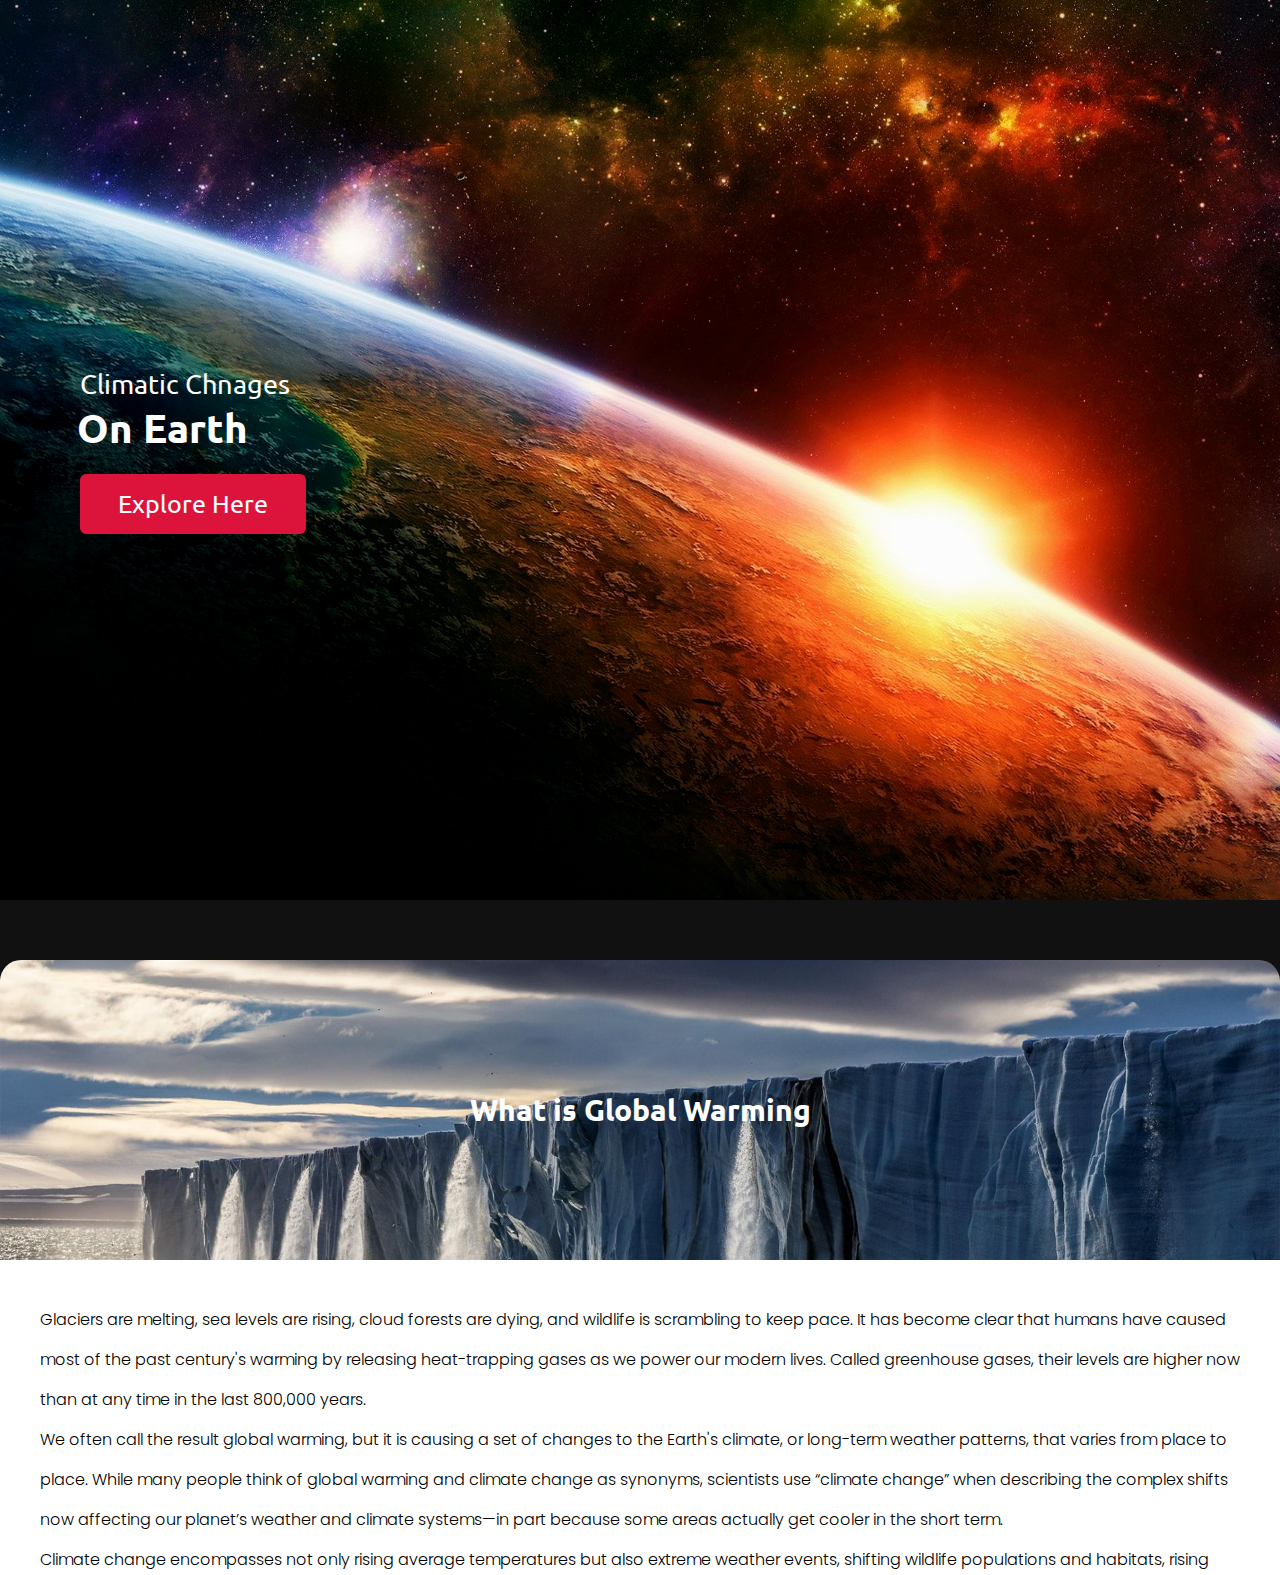
==== commit 1ea2f602: "new" ====
--- a/climatic_changes/index.html
+++ b/climatic_changes/index.html
@@ -27,7 +27,7 @@
                 <div class="logo">
                     <a href="#">
                         <a href="/">
-                            <div class="nasa-logo"></div>
+                            <i class="fas fa-angle-left"></i>
                         </a>
                         <!-- NA<span>SA.</span> -->
                     </a>
--- a/style.css
+++ b/style.css
@@ -27,7 +27,7 @@
 
 .nasa-logo {
     background-image: url(./images/nasa-logo.png);
-    background-size: 40px;
+    background-size: 50px;
     background-position: center;
     background-repeat: no-repeat;
     width: 40px;
@@ -369,7 +369,7 @@
     color: #ffffff;
     min-height: 500px;
     font-family: "Ubuntu", sans-serif;
-    transition: all 500ms;
+    transition: all 900ms;
 }
 .home .max-width {
     margin: auto 0 auto 30px;
@@ -416,6 +416,7 @@
 section {
     padding: 100px 0;
 }
+
 .about,
 .resources,
 .history,
@@ -424,6 +425,7 @@
 .covid,
 .sponsor footer {
     font-family: "Poppins", sans-serif;
+
 }
 .about .about-content,
 .resources .res-content,
@@ -516,6 +518,7 @@
 }
 .about .about-content .right p {
     text-align: justify;
+    font-size: 25px;
 }
 
 .about .about-content .right a {
@@ -578,6 +581,7 @@
     border-radius: 6px;
     padding: 25px 35px;
     text-align: center;
+    height: 300px;
     transition: all 400ms ease;
 }
 
@@ -897,6 +901,7 @@
     .column-left img {
         width: 100%;
         height: auto;
+        left: calc(50% - 50%);
     }
 }
 
